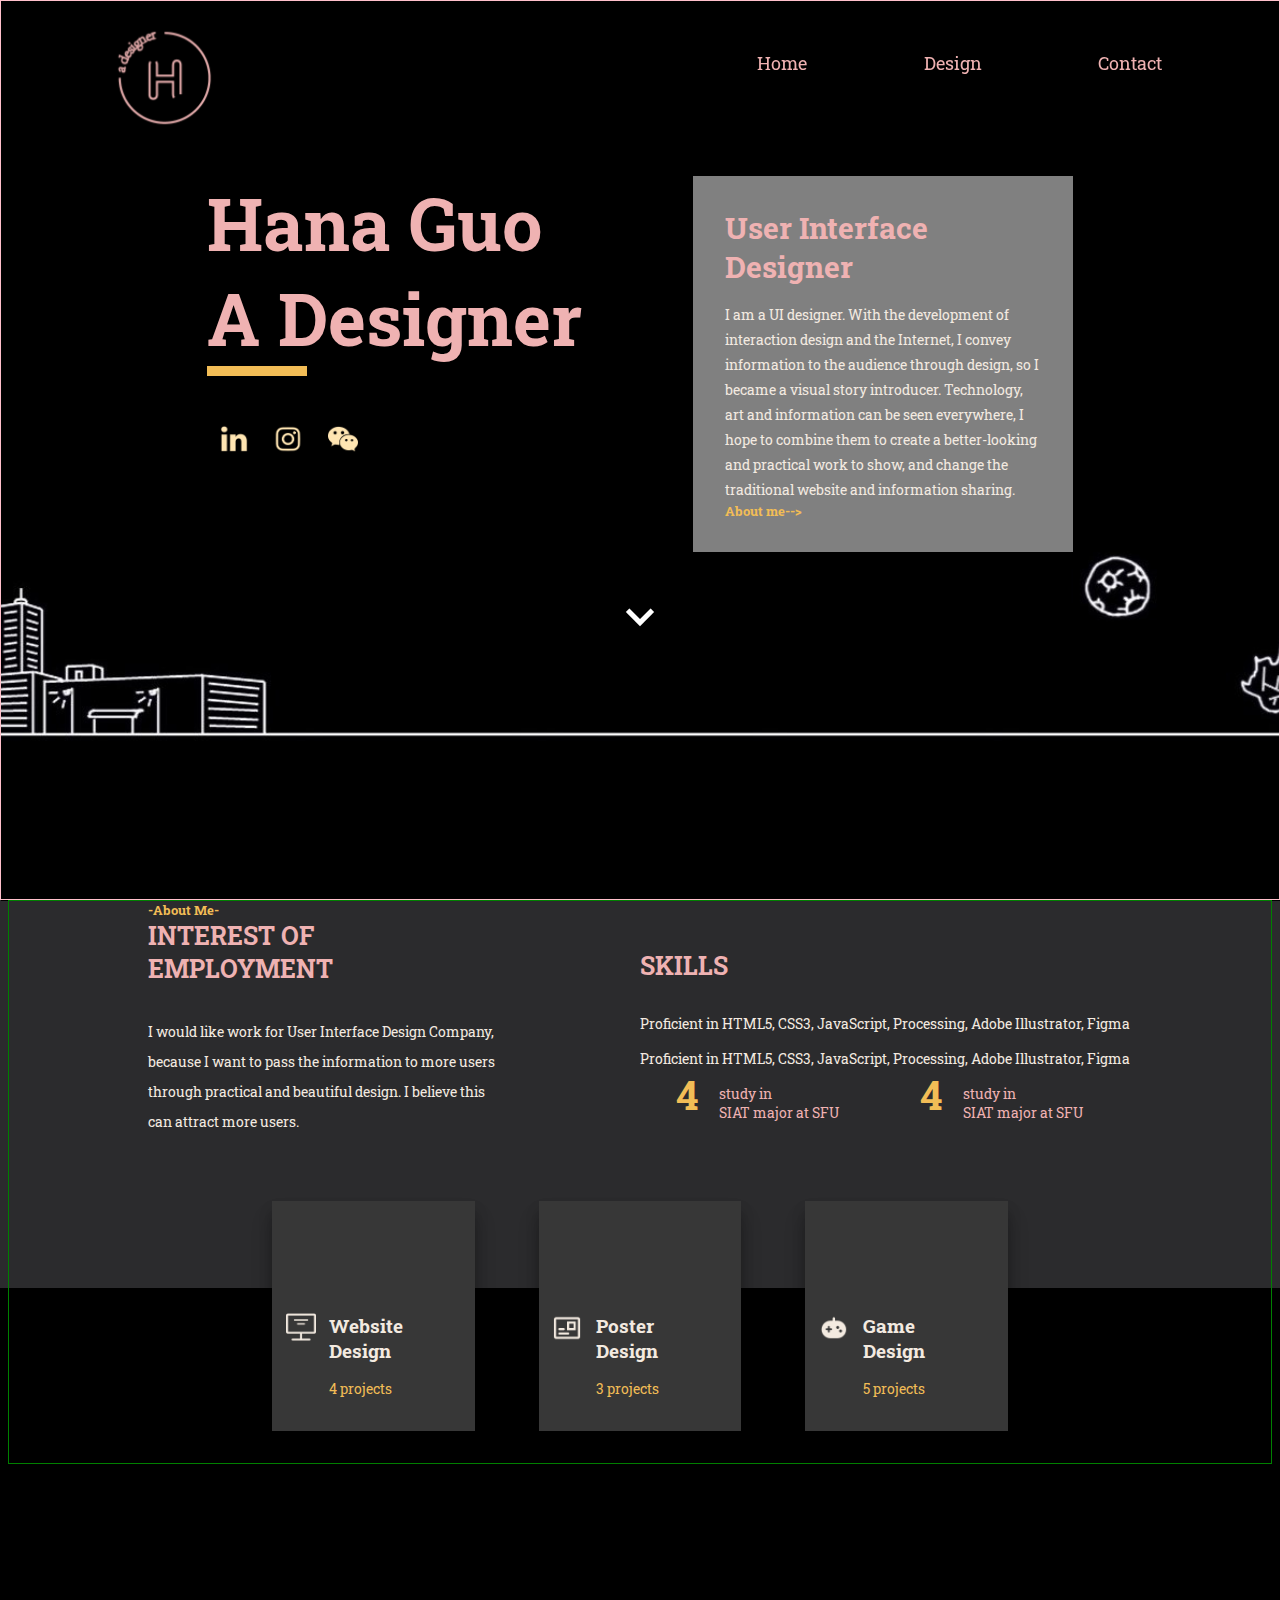
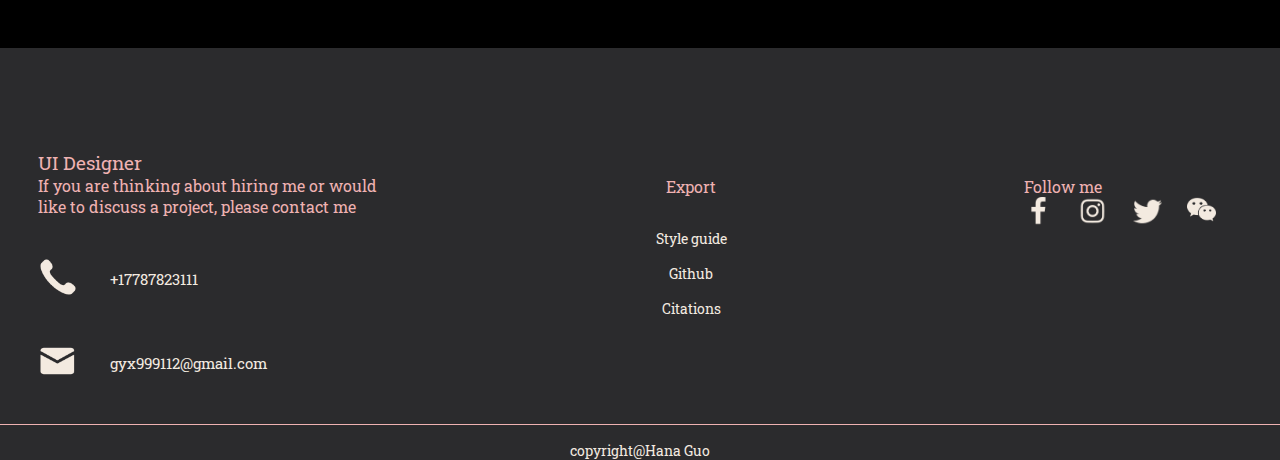
==== index.html @ 3924e62a "Modify some code" ====
<!DOCTYPE html>
<html lang="en">

  <head>

    <meta charset="utf-8">
    <meta name="viewport" content="width=device-width, initial-scale=1, maximum-scale=1">

    <title>H.T CAKE</title>

    <link href="css/main.css" rel="stylesheet">
    <link href="css/index.css" rel="stylesheet">

    <link rel="preconnect" href="https://fonts.gstatic.com">
    <link href="https://fonts.googleapis.com/css2?family=Roboto+Slab&display=swap" rel="stylesheet">

    <link rel="preconnect" href="https://fonts.gstatic.com">
    <link href="https://fonts.googleapis.com/css2?family=Bree+Serif&family=Roboto+Slab&display=swap" rel="stylesheet">

    <!-- Animation -->
    <link rel="stylesheet" href="https://cdnjs.cloudflare.com/ajax/libs/animate.css/4.1.1/animate.min.css"/>


  </head>

  <body>

      <section class="head">
          <div class="header-background picture">
            <!-- <img src = "img/header.jpg" alt = "header-background"/> -->
          </div>
          <div class="header">
            <div class="header-logo">
              <a href="index.html"><img src = "img/logo.png" alt = "logo"/></a>
            </div>

            <div class="navigation">
              <nav>
                <div class="icon-display">
                  <div class="nav-logo">
                    <a href="index.html"><img src = "img/logo.png" alt = "logo"/></a>
                  </div>
                  <div class="phone-menu-icon"><label for="menu"><img src = "img/meun.png" alt = "shopping cart"/></label></div>
                </div>
                <input type="checkbox" id="menu">
                <ul>
                  <li><a href="index.html">Home</a></li>
                  <li><a href="design.html">Design</a></li>
                  <li><a href="contact.html">Contact</a></li>
                </ul>
              </nav>
            </div>
          </div>

          <div class="header-info">
            <div class="header-info-name">
              <h1>Hana Guo</h1>
              <div class="a-designer">
                <h1>A Designer</h1>
              </div>
              <div class="line">
              </div>

              <div class="header-info-icon">
                <div class="header-info-icon-all">
                  <img src = "img/linkedin.png" alt = "this is a linkedin picture"/>
                </div>

                <div class="header-info-icon-all">
                  <img src = "img/ins.png" alt = "this is a linkedin picture"/>
                </div>

                <div class="header-info-icon-all">
                  <img src = "img/wechat.png" alt = "this is a linkedin picture"/>
                </div>
              </div>
            </div>

            <div class="header-info-text">
              <div class="header-info-text-all">
              <h3>User Interface Designer</h3>
              <p>I am a UI designer. With the development of interaction design and the Internet,
                I convey information to the audience through design, so I became a visual story introducer. Technology,
                art and information can be seen everywhere, I hope to combine them to create a better-looking and practical
                work to show, and change the traditional website and information sharing.</p>
              <h5>About me--></h5>
            </div>
          </div>
        </div>

        <div id="arrow"> </div>
      </section>

        <section class="intro">
          <!-- <h5> -About Me-</h5> -->
          <div class="intro-part">
            <div class="intro-left">
              <div class="intro-left-text">
                  <h5> -About Me-</h5>
                <h3>INTEREST OF EMPLOYMENT</h3>
                <p>I would like work for User Interface Design Company, because I want to pass the information to more users
                  through practical and beautiful design. I believe this can attract more users.</p>
              </div>
            </div>

            <div class="intro-right">
              <div class="intro-right-text">
              <h3>SKILLS</h3>
              <div class="intro-right-text-p">
                <p>Proficient in HTML5, CSS3, JavaScript, Processing, Adobe Illustrator, Figma</p>
                <p>Proficient in HTML5, CSS3, JavaScript, Processing, Adobe Illustrator, Figma</p>
              </div>
                <div class="intro-right-num">
                  <div class="intro-text-left">
                    <div class="intro-num-left">
                      <h1>4</h1>
                    </div>
                    <div class="intro-num-right">
                      <p>study in</p>
                      <div class="SIAT">
                        <p>SIAT major at SFU</p>
                      </div>
                    </div>
                  </div>

                  <div class="intro-text-left">
                    <div class="intro-num-left">
                      <h1>4</h1>
                    </div>
                    <div class="intro-num-right">
                      <p>study in</p>
                      <div class="SIAT">
                        <p>SIAT major at SFU</p>
                      </div>
                    </div>
                  </div>
              </div>
            </div>
          </div>
        </div>

        <div class="design">
          <div class="design-item">
            <div class="website">
              <div class="website-icon">
                <img src = "img/website.png" alt = "this is a linkedin picture"/>
              </div>
              <div class="website-font">
                <h3>Website</h3>
                <div class="design-h3">
                  <h3>Design</h3>
                  <p>4 projects</p>
                </div>
              </div>
            </div>

            <div class="poster">
              <div class="poster-icon">
                <img src = "img/poster.png" alt = "this is a linkedin picture"/>
              </div>
              <div class="poster-font">
                <h3>Poster</h3>
                <div class="design-h3">
                  <h3>Design</h3>
                  <p>3 projects</p>
                </div>
              </div>
            </div>

            <div class="game">
              <div class="game-icon">
                <img src = "img/game.png" alt = "this is a linkedin picture"/>
              </div>
              <div class="game-font">
                <h3>Game</h3>
                <div class="design-h3">
                  <h3>Design</h3>
                  <p>5 projects</p>
                </div>

              </div>
            </div>
          </div>

        </div>
      </section>

      <section="black">
        <div class="black-rect">

        </div>
      </section>

      <section class="footer">

        <div class="footer-center">
          <h3>UI Designer</h3>
          <h4>If you are thinking about hiring me or would like to discuss a project, please contact me</h4>

          <div class="footer-left-bottom-content">
            <div class="footer-left-bottom-icon">
              <img src = "img/phone.png" alt = "phone icon"/>
            </div>
            <div class="footer-left-bottom-text">
              <p>+17787823111</p>
            </div>
          </div>

          <div class="footer-left-bottom-content">
            <div class="footer-left-bottom-icon">
              <img src = "img/email.png" alt = "email icon"/>
            </div>
            <div class="footer-left-bottom-text">
              <p>gyx999112@gmail.com</p>
            </div>
          </div>
        </div>

        <div class="footer-right">
            <h4>Export</h4>
            <div class="export-content">
              <a href="styleguide.html"><p>Style guide</p></a>
              <a href="https://github.com/StramonyH/IAT339_P03_Portfolio"><p>Github</p></a>
              <a href="citation.html"><p>Citations</p></a>
            </div>
        </div>

        <div class="footer-left">
          <h4>Follow me</h4>
          <div class="footer-left-top">
            <div class="footer-left-top-icon">
              <img src = "img/facebook.png" alt = "facebook icon"/>
            </div>

            <div class="footer-left-top-icon">
              <img src = "img/ins2.png" alt = "ins icon"/>
            </div>

            <div class="footer-left-top-icon">
              <img src = "img/twitter.png" alt = "twitter icon"/>
            </div>

            <div class="footer-left-top-icon">
              <img src = "img/wechat2.png" alt = "youtube icon"/>
            </div>
          </div>

        </div>

        <div class="copyright">
          <p>copyright@Hana Guo</p>
        </div>

    </section>

    <!-- <script src="script/index.js"></script> -->
    </body>
  </html>
---- css/main.css ----
* {
  box-sizing: border-box;
  margin: 0;
  padding: 0;
  /* border: 1px solid pink; */
}

body {
  font-family: 'Bree Serif', serif;
  font-family: 'Roboto Slab', serif;
  margin: 0px;
  padding: 0px;
  background-color: #2B2B2D;
}

/*Add space between section elements*/
section{
  /* margin-bottom: 5rem; */
}

h1{
  text-align: center;
  /* color: #F2BD56; */
  color:#EFB2B2;
}

h2 {
  color: #EFB2B2;
  font-family: 'Bree Serif', serif;
  font-family: 'Roboto Slab', serif;
  font-weight: bolder;
  text-shadow: #F2BD56 1px 0 10px;
}

h3 {
  color: #EFB2B2;
  font-family: 'Bree Serif', serif;
  font-family: 'Roboto Slab', serif;
}

h4 {
  color: #EFB2B2;
  font-family: 'Bree Serif', serif;
  font-family: 'Roboto Slab', serif;
}

h5{
  color: #F2BD56;
}

p {
  color: #F3EAE0;
  font-family: 'Bree Serif', serif;
  font-family: 'Roboto Slab', serif;
  margin-top: 1rem;
  font-size: 14px;
}

nav a:hover, nav a:focus {
  text-decoration: none;
}

a{
  text-decoration: none;
}
/*header*/
/* #head{
  background-image: url("../img/header.jpg");
  background-repeat: no-repeat;
  background-position: center 0;
  background-size: cover;
  min-height: 100vh;
  margin-left: 0;
  margin-right: 0;
} */
/* .header-background{
  z-index:-1000;
  position: absolute;
  overflow: hidden;
  width: 100%;
  background-repeat: no-repeat;
  background-position: center 0;
  background-size: cover;
  max-height: 100vh;
}

.header-background img{
  max-width: 100%;
} */


.header{
  display: flex;
  align-items: center;
  justify-content: space-between;

}

.header-logo{
  z-index: 1000;
  width:25%;
  text-align: center;
}

.header-logo img{
  width:100px;
  margin-top: 1.5rem;
}


.navigation{
  width:50%;
	margin:0.5rem 0;
	position:sticky;
	top:1rem;
}

.header-info{
  display: flex;
  justify-content: space-evenly;
  flex-wrap: wrap;
  z-index: 1000;
}

.phone-menu-icon img{
  /* font-size: 30px; */
  width:80px;
  display: none;
}

.nav-logo{
  display: none;
}

.nav-logo img{
  width:80px;
}

.phone-menu-icon img:hover{
  cursor: pointer;
}


.navigation ul{
  margin: 0;
  padding: 0;
  /* border: 1px solid pink; */
  display:flex;
	justify-content: space-evenly;
	list-style-type:none;
}

.navigation li{
  /* border: 1px solid green; */
  /* align-content: center; */
}

.navigation ul a{
  display: block;
  color: #EFB2B2;
  text-align: center;
  text-decoration: none;
  font-size: 18px;
  border-bottom: 3px solid transparent;
}

.navigation ul a:hover{
  color: #F3EAE0;
  border-bottom: #EDD5D2 solid 3px;
  transition: .5s ease;
}

.navigation #menu{
	display:none;

}


/* footer */
.footer{
  /* background-color: #97746D; */
  display: flex;
  flex-wrap: wrap;
  justify-content: space-between;
  margin-top: 4rem;
}


.footer-left{
  width:25%;
  padding: 5%;
}

.footer-left-top{
  display: flex;
  flex-wrap: wrap;
  justify-content: space-between;
}

.footer-left-top-icon{
  width:15%;
  justify-content: center;
  align-items: center;
}

.footer-left-top-icon img{
  width: 100%;
}

.footer-left-bottom{
  margin-top: 2rem;
}

.footer-left-bottom-content{
  display: flex;
  flex-wrap: wrap;
  margin-top: 2.5rem;
  justify-content: center;
  align-items: center;
}

.footer-left-bottom-icon{
  width:40px;
  justify-content: center;
  align-items: center;
}

.footer-left-bottom-icon img{
  width:100%;
}

.footer-left-bottom-text{
  width:70%;
  text-align: left;
  margin: auto;
}

.footer-left-bottom-text p{
  color:#F3EAE0;
  font-size: 10px;
  margin: auto;
}

.footer-center{
  text-align: left;
  width:33%;
  padding: 3%;
}

.footer-center h3, h4{
  color: #EFB2B2;
  font-weight: normal;
}


.footer-center p{
  color:#F3EAE0;
  font-size: 15px;
  font-weight: normal;
}

.support-content{
  text-align: center;
  padding-top: 1rem;
}

.support-content p{
    color:black;
    font-size: 14px;
    font-weight: normal;
}

.footer-right{
  text-align: center;
  width:33%;
  padding: 5%;
}

.footer-right p{
  color:#F3EAE0;
  font-size: 18px;
  font-weight: normal;
}

.export-content{
  text-align: center;
  padding-top: 1rem;
}

.export-content p{
  color:#F3EAE0;
  font-size: 14px;
  font-weight: normal;
}

.copyright{
  width: 100%;
  border-top-width: 0.1rem;
  border-top-style: solid;
  border-top-color: #EFB2B2;
}

.copyright p{
  text-align: center;
  color: #F3EAE0;
}

/* meun */
@media only screen and (max-width:750px){
  .header{
      display: block;
    }

    .navigation{
      margin: auto;
      padding-top: 2rem;
      width: 100%;
    }

    .navigation ul{
      flex-direction: column;
      background-color: #2B2B2D;
      margin-top: 2rem;
    }

    .navigation ul li{
      padding:1rem;
        vertical-align: middle;
    }

    .navigation ul li:hover{
      background-color:black;
    }

    .navigation ul a:hover{
      border-bottom:0px solid white;
    }


    .header-logo{
      display: none;
    }

    .nav-logo{
      display: block;
    }

    .navigation nav ul{
      display:none;
    }

    .phone-menu-icon{
      margin: 0;

    }

    .phone-menu-icon img{
      display:block;

    }

    .navigation #menu:checked + ul{
      display:block;
    }


    .icon-display{
      display: flex;
      justify-content: space-between;
    }
}

@media only screen and (max-width:628px){
  .footer-left-top-icon{
    width:15%;
  }

  .footer-left-bottom-text{
    margin-top: 1rem;
  }
}
  @media only screen and (max-width:560px){

    .footer{
      display: flex;
      flex-wrap: wrap;
      justify-content: space-around;
      margin-top: 15rem;
    }

    .footer-left{
      width: 100%;
    }
    .footer-left-top-icon{
      width:10%;
    }

    .footer-left-bottom{
      margin-top: 4rem;
    }

    .footer-left-bottom-text{
      margin-top: 1rem;
      margin: auto;
    }

    .footer-left-bottom-content{
      width:  80%;
      margin: auto;
      margin-top: 2rem;
    }

    .footer-left-bottom-icon{
      margin: auto;
    }

    .footer-center{
      width: 40%;
    }

    .footer-right{
      width: 40%;
    }
}

@media only screen and (max-width:376px){
  .footer-center{
    width: 90%;
  }

  .footer-right{
    width: 90%;
  }

  .footer-left{
    width: 90%;
  }
}

@media only screen and (max-width:400px){
  .phone-menu-icon img{
    width:60px;
  }

  .nav-logo img{
    width:50px;
  }
}

.message{
  display: none;
  background: rgba(0, 0, 0, .7);
  position: fixed;
  z-index:1000;
  top: 0;
  left: 0;
  width: 100%;
  height: 100%;
  text-align: center;
  line-height: 2.5em;
 }

.message div{
  margin-top: 15px
}

.message-info{
  background: #FFEFEE;
  position: absolute;
  margin: auto;
  right: 0;
  bottom: 150px;
  left: 0;
  width: 280px;
  border-radius: 5px;
}

.check img{
  width:50px;
  height: auto;
}

.message-info-detail{
  bottom: 35%;
  width: 94%;
  max-width:360px;
}
---- css/index.css ----
* {
  box-sizing: border-box;
  margin: 0;
  padding: 0;
  /* border: 1px solid pink; */
}

.head{
  border: 1px solid pink;
  min-height: 100vh;
}

.header-background{
  background-repeat: no-repeat;
  background-position: center 0;
  background-size: cover;
  height: 100%;
}

.picture{
  position: absolute;
  background-image: url("../img/header.jpg");
  z-index: -1;
  width: 100vw;
  min-height: 100vh;
}

.header-info{
  margin-top: 3rem;
  margin-left: 10%;
  margin-right: 10%;
}

.header-info h1{
  text-align: left;
  font-size: 72px;
}

/* .a-designer h1{
  margin-top: -3.5rem;
} */

.header-info-name{
  width:40%
}

.header-info-text{
  /* margin-top: 2rem; */
  background-color: rgba(255, 255, 255, 0.5);
  width: 380px;
}

.header-info-text-all{
  margin: 2rem;
}

.header-info-text h3{
  font-size: 30px;
}

.header-info-text p{
  line-height: 25px;
}

.line{
  background-color: #F2BD56;
  width: 100px;
  height: 10px;
}

.header-info-icon{
  margin-top: 3rem;
  display: flex;
  align-items: center;
  justify-content: space-between;
  width: 40%;
}

.header-info-icon-all{
  display: flex;
  justify-content: center;
  width:100%;
}


.header-info-icon-all img{
  width:30px;
  text-align: center;
}

.header-info-text h5:hover{
  color: #C08B81;
  transition: .5s ease;
}

.header-info-text h5:focus{
  color: #865E5E;
}

/* about me */
.intro{
  border: 1px solid green;
  margin-top: 14rem;
}

.intro-part{
  display: flex;
  align-items: center;
  justify-content: space-evenly;
}

.intro-left{
  width:50%;
}

.intro-right{
  margin-top: 2rem;
  width:50%;
}

.intro-left-text{
  margin-left: 22%;
  margin-right: 22%;
}

.intro-left-text h3, .intro-right-text h3{
  font-size: 25px;
}

.intro-left-text p{
  margin-top: 2rem;
  line-height: 30px;
}

.intro-right-text{
  margin-right: 20%;
}

.intro-right-num{
  display: flex;
  align-items: center;
  justify-content: space-evenly;
  width: 100%;
}

.intro-text-left{
  display: flex;
  align-items: center;
  justify-content: space-evenly;
  width: 45%;
}

.intro-num-left{
  width: 22%;
}

.intro-num-right{
  width: 70%;
}

.intro-num-right p{
  color: #EFB2B2;
}

.intro-num-left h1{
  text-align: center;
  font-size: 40px;
  color: #F2BD56;
}

.intro-right-text-p{
  margin-top: 2rem;
}

.intro-right-text-p p{
  text-align: left;
  /* font-size: 10px; */
  /* color:#865E5E; */
  /* font-weight: bolder; */
}


.SIAT {
  margin-top: -1rem;
}

.design{
  margin-top: 2rem;
  width: 100%;
}

.design-item{
  display: flex;
  justify-content:center;
  text-align:center;
  max-width: 800px;
  margin: auto;
  /* align-items: center; */
}
.website, .poster, .game{
  background-color: #373737;
  width: 230px;
  margin: 2rem;
  display: flex;
  justify-content:space-evenly;
  height: 230px;
  box-shadow: 0 10px 12px 0 rgba(0,0,0,0.24),0 17px 20px 0 rgba(0,0,0,0.19);
}

.website-icon, .poster-icon, .game-icon{
  margin-top: 6rem;
}

.website-icon img, .poster-icon img, .game-icon img{
  margin-top: 1rem;
  width: 30px;
}

.website-font, .poster-font, .game-font{
  margin-top: 7rem;
  width: 65%;
}

.website-font h3, .poster-font h3, .game-font h3{
  text-align: left;
  color: #F3EAE0;
}

.website:hover, .poster:hover, .game:hover{
    background-color: #C08B81;
    transition: 0.5s;
}

.design-h3 h3{
  color:#F3EAE0;
}

.design-h3 p{
  text-align: left;
  color: #F2BD56;
}

.black{
  margin-top: -10rem;
  height: 100vh;
}

.black-rect{
  margin-top: -11rem;
  width: 100%;
  height: 40vh;
  background-color: black;
}

/* Animation*/
.intro{
  display: inline-block;
  margin: 0 0.5rem;

  animation: fadeInUp; /* referring directly to the animation's @keyframe declaration */
  animation-duration: 2s; /* don't forget to set a duration! */
}

@keyframes fadeInUp {
    from {
        transform: translate3d(0, 40px, 0);
    }

    to {
        transform: translate3d(0, 0, 0);
        opacity: 1;
    }
}

/* Animation scoll down */
#arrow {
  position: relative;
  top: 50px;
  margin: auto;
  border: 5px solid #FFF;
  border-right: none;
  border-top: none;

  /* Create the arrow by rotating the     two borders */
  width: 20px;
	height: 20px;
  -webkit-transform: rotate(-45deg);
  -webkit-transform-origin: 50% 50%;

   -webkit-animation: down 3s infinite;
  -moz-animation:    down 3s infinite;
  -o-animation:      down 3s infinite;
  animation:         down 3s infinite;
}

@-webkit-keyframes down {
  0% { height: 20px; width: 20px; }
  50%   { height: 30px; width: 30px; }
  100% { height: 20px; width: 20px; }
}
@-moz-keyframes down {
  0% { height: 20px; width: 20px; }
  50%   { height: 30px; width: 30px; }
  100% { height: 20px; width: 20px; }
}
@-o-keyframes down {
  0% { height: 20px; width: 20px; }
  50%   { height: 30px; width: 30px; }
  100% { height: 20px; width: 20px; }
}
@keyframes down {
  0% { height: 20px; width: 20px; }
  50%   { height: 30px; width: 30px; }
  100% { height: 20px; width: 20px; }
}
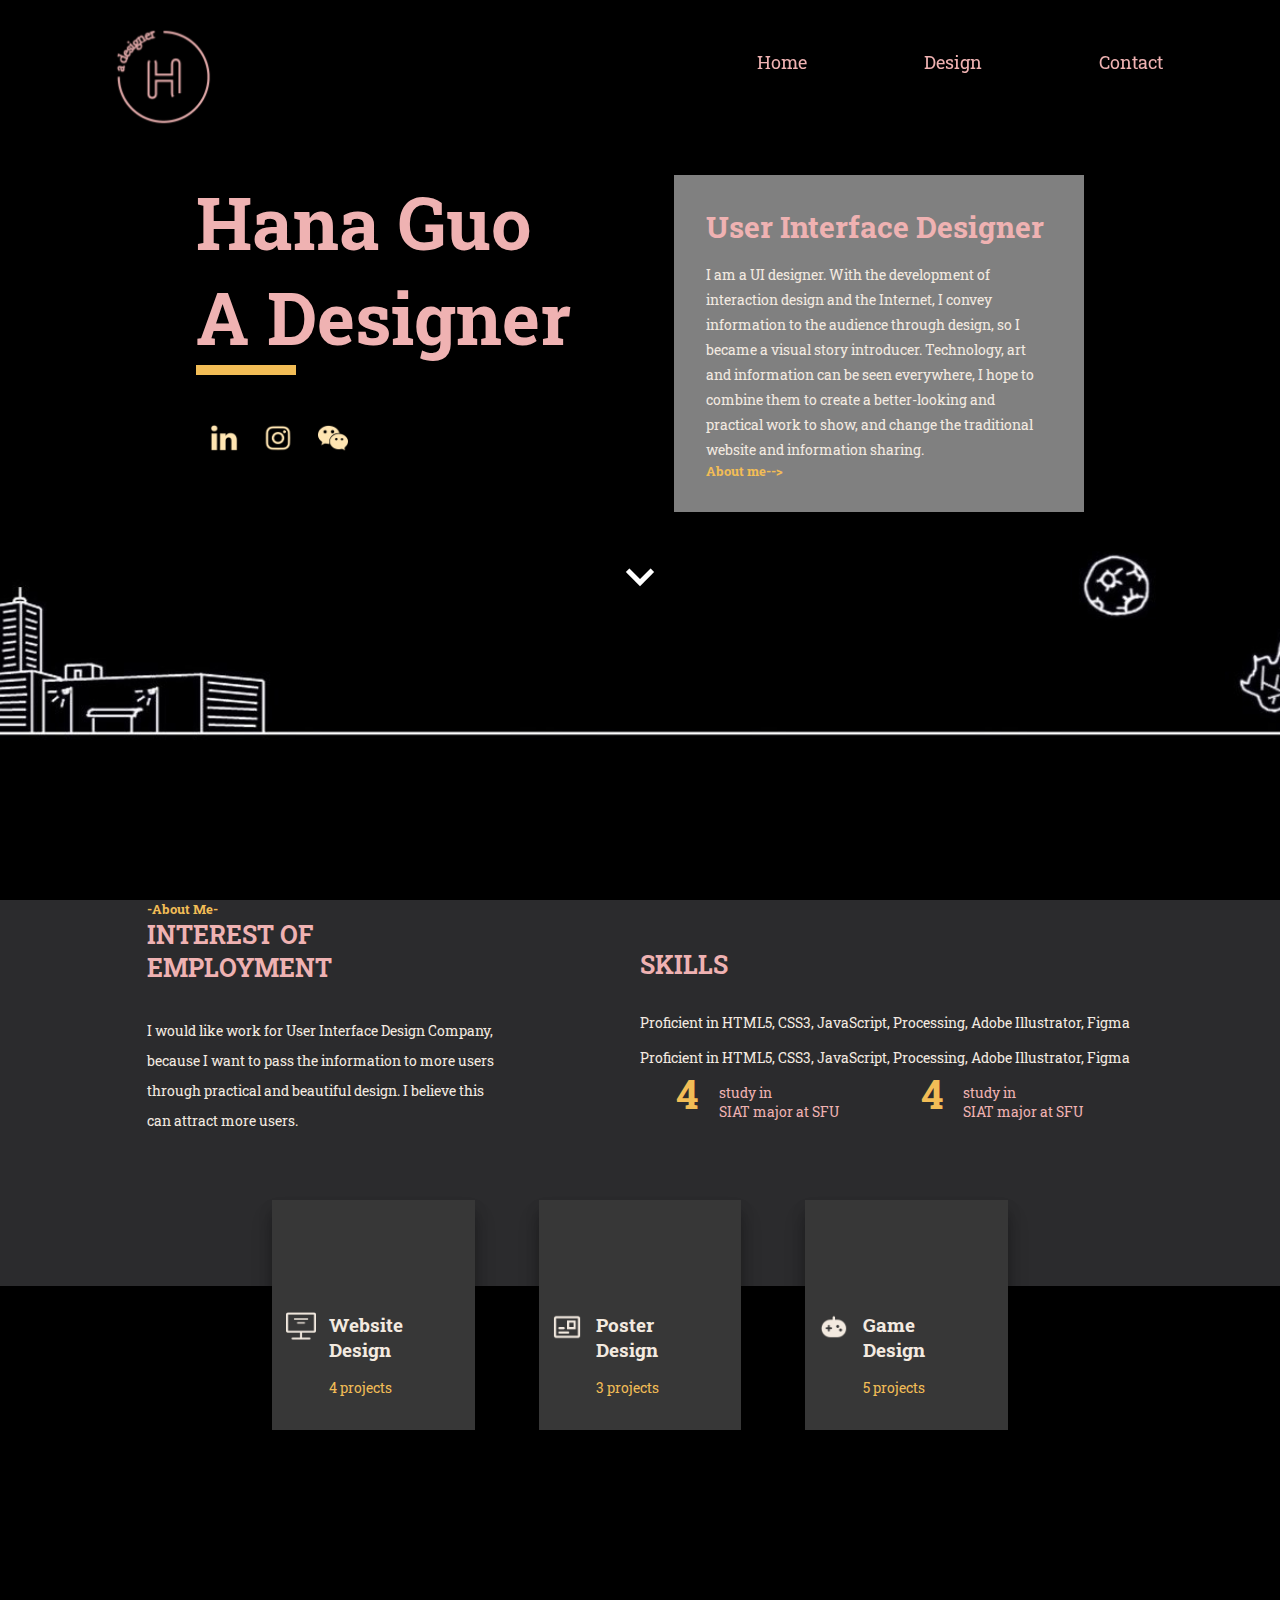
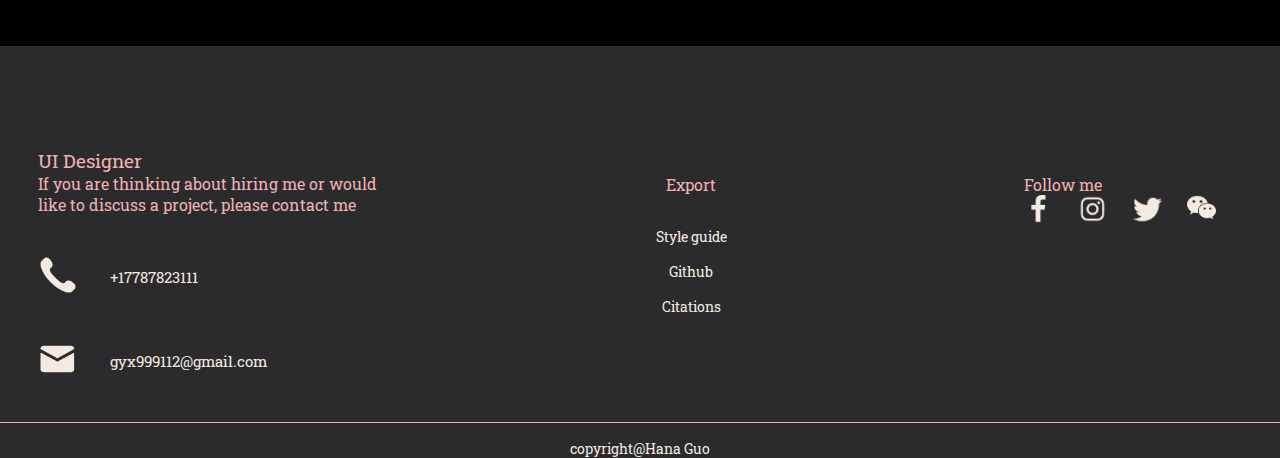
==== commit 35d49f76: "Edit index css and html" ====
--- a/index.html
+++ b/index.html
@@ -19,6 +19,9 @@
 
     <!-- Animation -->
     <link rel="stylesheet" href="https://cdnjs.cloudflare.com/ajax/libs/animate.css/4.1.1/animate.min.css"/>
+		<link rel="stylesheet" href="https://unpkg.com/aos@2.3.1/dist/aos.css" />
+		<!-- <link rel="stylesheet" href="http://localhost:3002/dist/aos.css" /> -->
+
 
 
   </head>
@@ -254,5 +257,27 @@
     </section>
 
     <!-- <script src="script/index.js"></script> -->
+    <script src="https://code.jquery.com/jquery-1.11.3.min.js"></script>
+    <!-- <script src="//cdnjs.cloudflare.com/ajax/libs/highlight.js/8.6/highlight.min.js"></script> -->
+
+    <script src="https://unpkg.com/aos@2.3.1/dist/aos.js"></script>
+    <!-- <script src="http://localhost:3002/dist/aos.js"></script> -->
+
+    <script>
+      AOS.init({
+        easing: 'ease-out-back',
+        duration: 1000
+      });
+    </script>
+
+    <!-- <script>
+      hljs.initHighlightingOnLoad();
+
+      $('.hero__scroll').on('click', function(e) {
+        $('html, body').animate({
+          scrollTop: $(window).height()
+        }, 1200);
+      });
+    </script> -->
     </body>
   </html>
--- a/css/index.css
+++ b/css/index.css
@@ -6,7 +6,7 @@
 }
 
 .head{
-  border: 1px solid pink;
+  /* border: 1px solid pink; */
   min-height: 100vh;
 }
 
@@ -47,7 +47,7 @@
 .header-info-text{
   /* margin-top: 2rem; */
   background-color: rgba(255, 255, 255, 0.5);
-  width: 380px;
+  width: 40%;
 }
 
 .header-info-text-all{
@@ -99,7 +99,7 @@
 
 /* about me */
 .intro{
-  border: 1px solid green;
+  /* border: 1px solid green; */
   margin-top: 14rem;
 }
 
@@ -252,6 +252,150 @@
   background-color: black;
 }
 
+/* mobile */
+@media only screen and (max-width:1200px){
+  .header-info{
+    margin-top: 3rem;
+    margin-left: 5%;
+    margin-right: 5%;
+  }
+
+  .header-info h1{
+    text-align: left;
+    font-size: 60px;
+  }
+
+  .header-info-text h3{
+    font-size: 25px;
+  }
+
+  .line{
+    width: 80px;
+    height: 8px;
+  }
+
+}
+
+@media only screen and (max-width:1000px){
+  .header-info{
+    margin-top: 3rem;
+    margin-left: 5%;
+    margin-right: 5%;
+  }
+
+  .header-info h1{
+    text-align: left;
+    font-size: 45px;
+  }
+
+  .header-info-text h3{
+    font-size: 20px;
+  }
+
+  .header-info-text{
+    /* margin-top: 2rem; */
+    background-color: rgba(255, 255, 255, 0.5);
+    width: 48%;
+  }
+}
+
+@media only screen and (max-width:850px){
+  .header-info{
+    margin-top: 3rem;
+    margin-left: 5%;
+    margin-right: 5%;
+    display: flex;
+    justify-content: space-evenly;
+    flex-wrap: wrap;
+  }
+
+  .header-intro-name{
+    width:100%;
+  }
+
+  .header-intro-text{
+    width:100%;
+  }
+
+  .header-info h1{
+    text-align: left;
+    font-size: 50px;
+  }
+
+  .header-info-text h3{
+    font-size: 20px;
+  }
+
+
+}
+
+@media only screen and (max-width:1000px){
+  .intro-left-text h3, .intro-right-text h3{
+    font-size: 20px;
+  }
+}
+
+@media only screen and (max-width:850px){
+  .intro-part{
+    display: flex;
+    justify-content: space-evenly;
+    flex-wrap: wrap;
+  }
+
+  .intro-left{
+    width: 80%;
+  }
+
+  .intro-right{
+    width: 80%;
+  }
+
+  .intro-left-text{
+    margin-left: 10%;
+    margin-right: 10%;
+  }
+
+  .intro-right-text{
+    margin-left: 10%;
+    margin-right: 10%;
+  }
+
+  .website, .poster, .game{
+    width: 150px;
+    height: 150px;
+  }
+
+  .website-icon, .poster-icon, .game-icon{
+    margin-top: 3.5rem;
+  }
+
+  .website-font, .poster-font, .game-font{
+    margin-top: 4.5rem;
+    width: 65%;
+  }
+
+  .website-font h3, .poster-font h3, .game-font h3{
+    font-size: 16px;
+  }
+
+  .design-h3 h3{
+    font-size: 16px;
+  }
+}
+
+@media only screen and (max-width:680px){
+  .design-item{
+    display: flex;
+    justify-content: space-evenly;
+    flex-wrap: wrap;
+  }
+
+  .website, .poster, .game{
+    width: 200px;
+    height: 200px;
+  }
+
+}
 /* Animation*/
 .intro{
   display: inline-block;
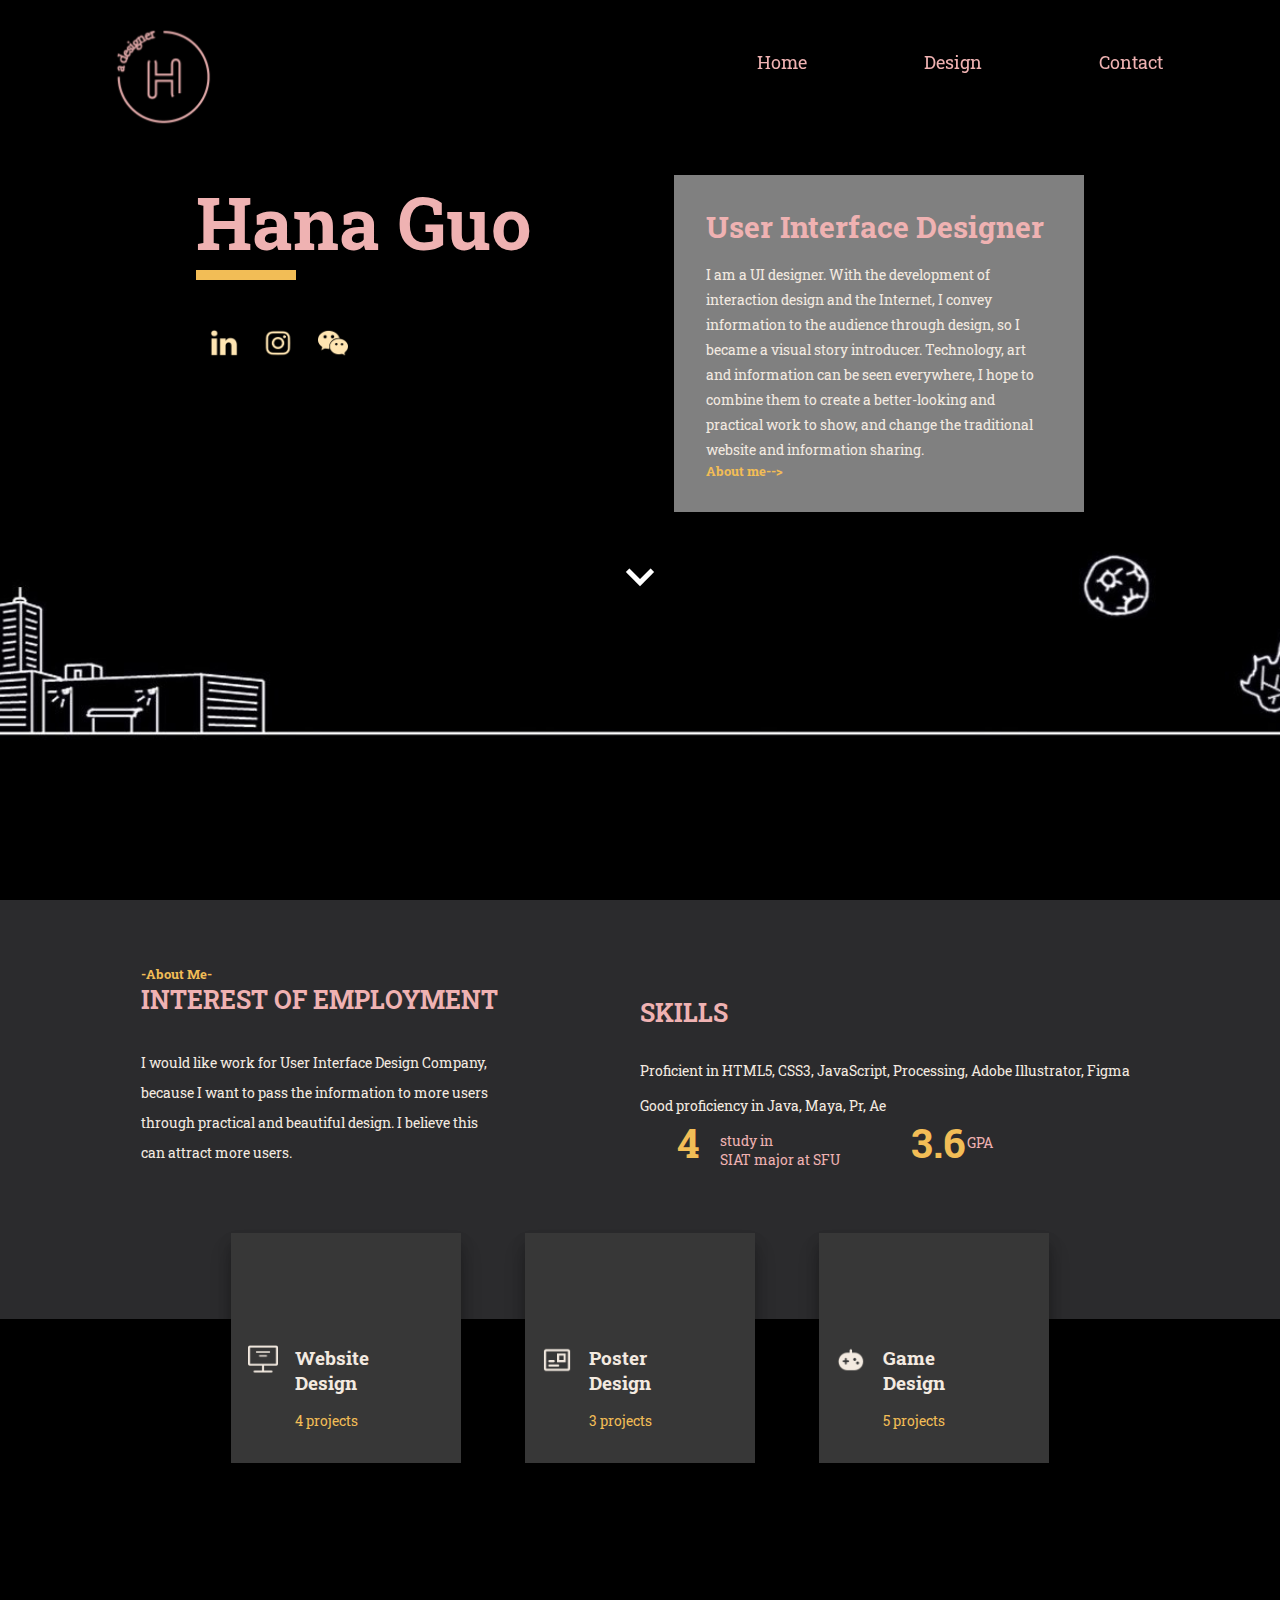
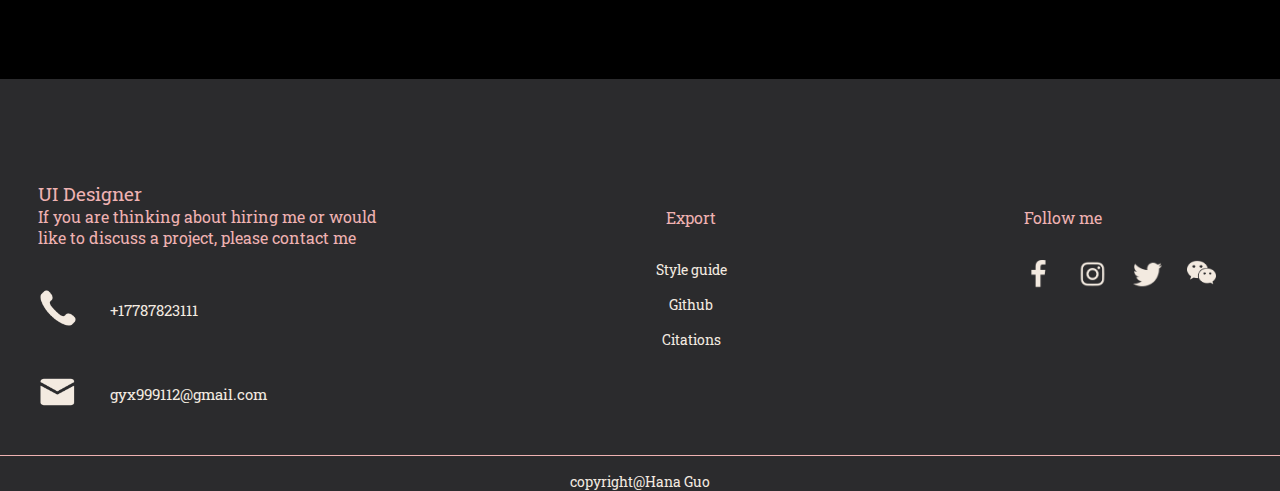
==== commit a6e517d0: "Modify some code error" ====
--- a/index.html
+++ b/index.html
@@ -58,9 +58,9 @@
           <div class="header-info">
             <div class="header-info-name">
               <h1>Hana Guo</h1>
-              <div class="a-designer">
+              <!-- <div class="a-designer">
                 <h1>A Designer</h1>
-              </div>
+              </div> -->
               <div class="line">
               </div>
 
@@ -86,7 +86,22 @@
                 I convey information to the audience through design, so I became a visual story introducer. Technology,
                 art and information can be seen everywhere, I hope to combine them to create a better-looking and practical
                 work to show, and change the traditional website and information sharing.</p>
-              <h5>About me--></h5>
+              <div class="about-me"><h5><a href="#intro">About me--></a></h5></div>
+              <div class="header-icon2">
+              <div class="header-info-icon2">
+                <div class="header-info-icon-all">
+                  <img src = "img/linkedin.png" alt = "this is a linkedin picture"/>
+                </div>
+
+                <div class="header-info-icon-all">
+                  <img src = "img/ins.png" alt = "this is a linkedin picture"/>
+                </div>
+
+                <div class="header-info-icon-all">
+                  <img src = "img/wechat.png" alt = "this is a linkedin picture"/>
+                </div>
+              </div>
+            </div>
             </div>
           </div>
         </div>
@@ -94,7 +109,7 @@
         <div id="arrow"> </div>
       </section>
 
-        <section class="intro">
+        <section id="intro">
           <!-- <h5> -About Me-</h5> -->
           <div class="intro-part">
             <div class="intro-left">
@@ -111,7 +126,7 @@
               <h3>SKILLS</h3>
               <div class="intro-right-text-p">
                 <p>Proficient in HTML5, CSS3, JavaScript, Processing, Adobe Illustrator, Figma</p>
-                <p>Proficient in HTML5, CSS3, JavaScript, Processing, Adobe Illustrator, Figma</p>
+                <p>Good proficiency in Java, Maya, Pr, Ae</p>
               </div>
                 <div class="intro-right-num">
                   <div class="intro-text-left">
@@ -128,12 +143,12 @@
 
                   <div class="intro-text-left">
                     <div class="intro-num-left">
-                      <h1>4</h1>
+                      <h1>3.6</h1>
                     </div>
                     <div class="intro-num-right">
-                      <p>study in</p>
+                      <p></p>
                       <div class="SIAT">
-                        <p>SIAT major at SFU</p>
+                        <p>GPA</p>
                       </div>
                     </div>
                   </div>
@@ -144,7 +159,7 @@
 
         <div class="design">
           <div class="design-item">
-            <div class="website">
+            <a href="design.html#web-part"><div class="website">
               <div class="website-icon">
                 <img src = "img/website.png" alt = "this is a linkedin picture"/>
               </div>
@@ -155,9 +170,9 @@
                   <p>4 projects</p>
                 </div>
               </div>
-            </div>
-
-            <div class="poster">
+            </div></a>
+
+            <a href="design.html#poster-part"><div class="poster">
               <div class="poster-icon">
                 <img src = "img/poster.png" alt = "this is a linkedin picture"/>
               </div>
@@ -168,9 +183,9 @@
                   <p>3 projects</p>
                 </div>
               </div>
-            </div>
-
-            <div class="game">
+            </div></a>
+
+            <a href="#"><div class="game">
               <div class="game-icon">
                 <img src = "img/game.png" alt = "this is a linkedin picture"/>
               </div>
@@ -182,7 +197,7 @@
                 </div>
 
               </div>
-            </div>
+            </div></a>
           </div>
 
         </div>
@@ -224,7 +239,7 @@
             <div class="export-content">
               <a href="styleguide.html"><p>Style guide</p></a>
               <a href="https://github.com/StramonyH/IAT339_P03_Portfolio"><p>Github</p></a>
-              <a href="citation.html"><p>Citations</p></a>
+              <a href="styleguide.html#citations"><p>Citations</p></a>
             </div>
         </div>
 
--- a/css/main.css
+++ b/css/main.css
@@ -192,6 +192,7 @@
 }
 
 .footer-left-top{
+  margin-top: 2rem;
   display: flex;
   flex-wrap: wrap;
   justify-content: space-between;
@@ -309,6 +310,7 @@
 @media only screen and (max-width:750px){
   .header{
       display: block;
+      margin-top: -1rem;
     }
 
     .navigation{
@@ -320,7 +322,7 @@
     .navigation ul{
       flex-direction: column;
       background-color: #2B2B2D;
-      margin-top: 2rem;
+      margin-top: 0.5rem;
     }
 
     .navigation ul li{
@@ -343,6 +345,7 @@
 
     .nav-logo{
       display: block;
+      margin-left: 1rem;
     }
 
     .navigation nav ul{
--- a/css/index.css
+++ b/css/index.css
@@ -21,7 +21,7 @@
   position: absolute;
   background-image: url("../img/header.jpg");
   z-index: -1;
-  width: 100vw;
+  width: 100%;
   min-height: 100vh;
 }
 
@@ -62,6 +62,10 @@
   line-height: 25px;
 }
 
+.about-me a{
+  color: #F2BD56;
+}
+
 .line{
   background-color: #F2BD56;
   width: 100px;
@@ -76,6 +80,18 @@
   width: 40%;
 }
 
+.header-icon2{
+  display: none;
+}
+
+.header-info-icon2{
+  /* display: none; */
+  display: flex;
+  align-items: center;
+  justify-content: space-between;
+  width: 40%
+}
+
 .header-info-icon-all{
   display: flex;
   justify-content: center;
@@ -98,9 +114,9 @@
 }
 
 /* about me */
-.intro{
+#intro{
   /* border: 1px solid green; */
-  margin-top: 14rem;
+  margin-top: 4rem;
 }
 
 .intro-part{
@@ -301,32 +317,71 @@
 
 @media only screen and (max-width:850px){
   .header-info{
-    margin-top: 3rem;
+    margin-top: 0rem;
     margin-left: 5%;
     margin-right: 5%;
-    display: flex;
-    justify-content: space-evenly;
-    flex-wrap: wrap;
+
+  }
+
+  .header-info>div{
+    flex-basis: 90%;
   }
 
   .header-intro-name{
-    width:100%;
+    width:90%;
   }
 
   .header-intro-text{
-    width:100%;
+    width:90%;
   }
 
   .header-info h1{
-    text-align: left;
-    font-size: 50px;
+    text-align: center;
+    font-size: 45px;
+    margin-bottom: 2rem;
   }
 
   .header-info-text h3{
     font-size: 20px;
   }
 
-
+  .line{
+    display: none;
+  }
+
+  .header-info-icon{
+    display: none;
+  }
+
+  .header-info-icon2{
+    margin-top: 1rem;
+    text-align: right;
+  }
+
+  .header-icon2{
+    display: block;
+  }
+
+  #arrow{
+    width: 15px;
+    height: 15px;
+    top: 40px;
+
+  }
+
+
+}
+
+@media only screen and (max-width:400px){
+  .header-info h1{
+    text-align: center;
+    font-size: 35px;
+    margin-bottom: 2rem;
+  }
+
+  .header-info-text h3{
+    font-size: 18px;
+  }
 }
 
 @media only screen and (max-width:1000px){
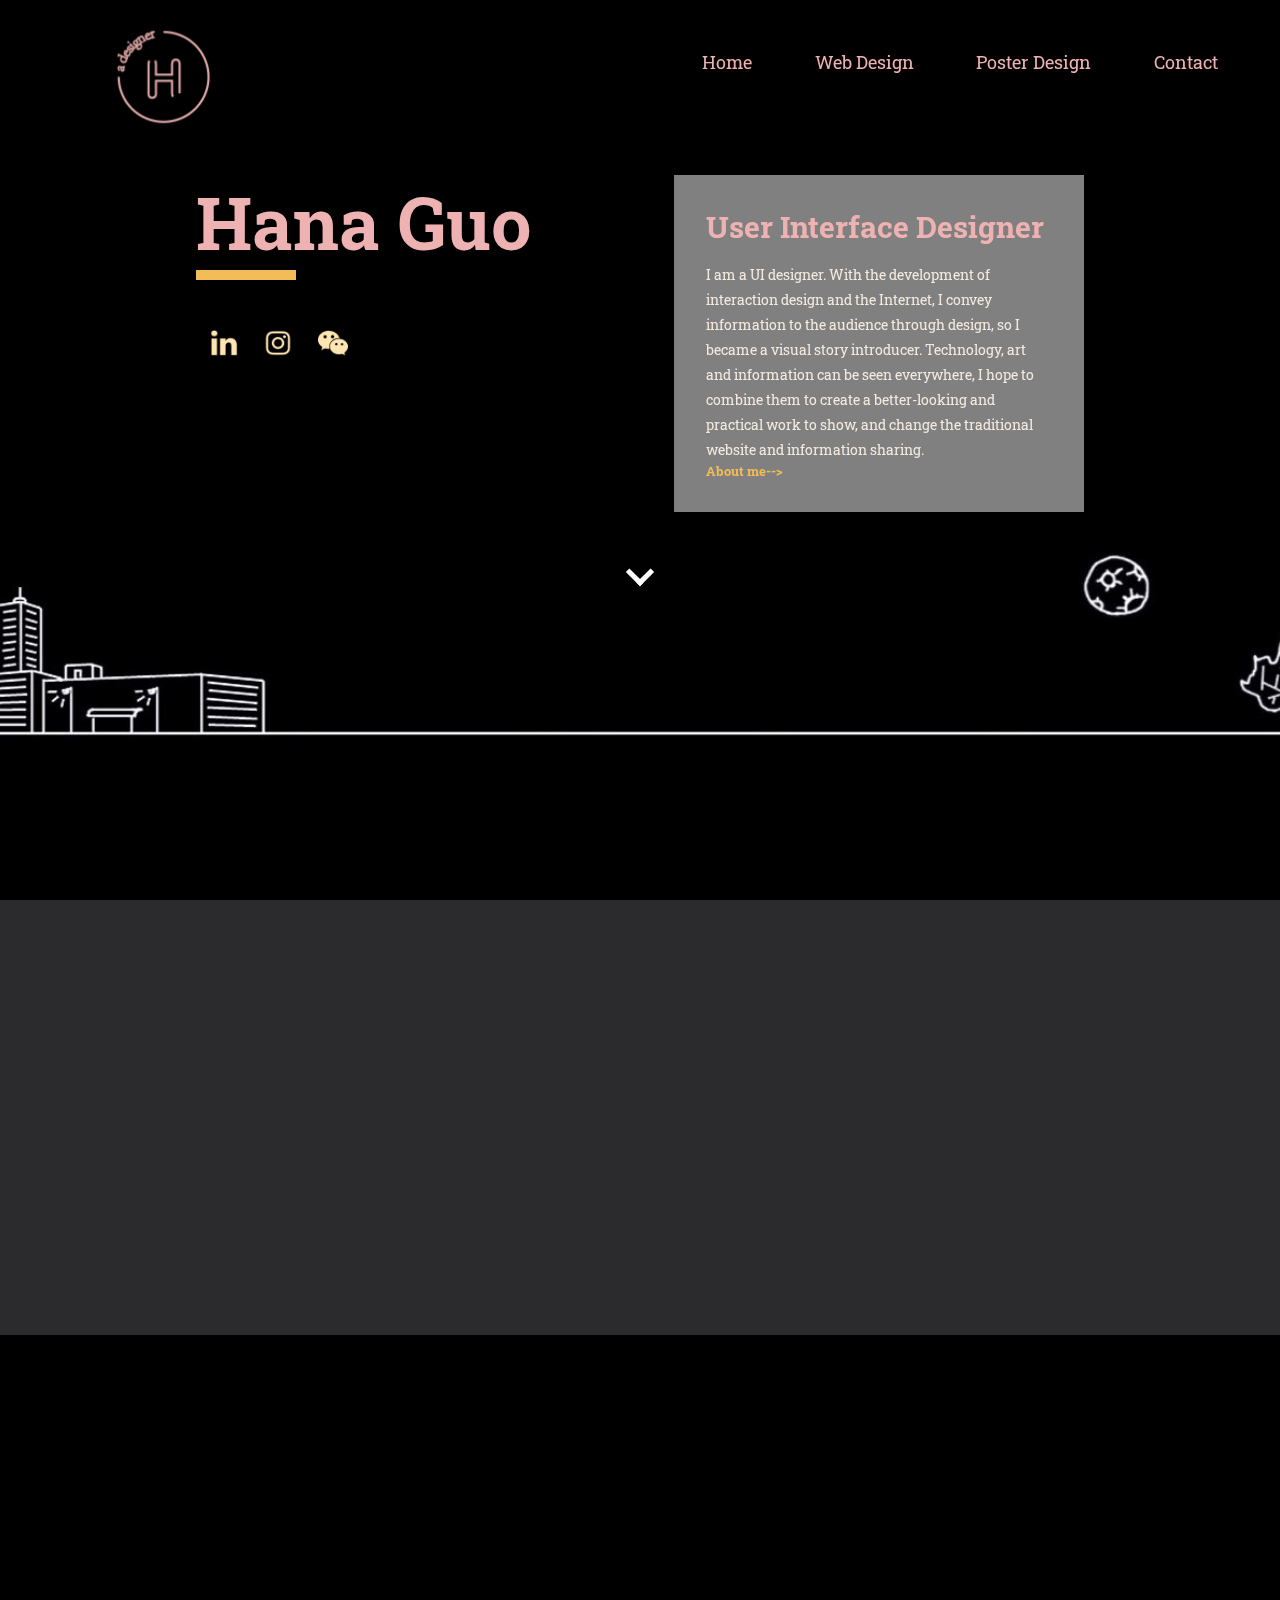
==== commit 4e684ac6: "Edit some code" ====
--- a/index.html
+++ b/index.html
@@ -6,10 +6,11 @@
     <meta charset="utf-8">
     <meta name="viewport" content="width=device-width, initial-scale=1, maximum-scale=1">
 
-    <title>H.T CAKE</title>
+    <title>Portfolio</title>
 
     <link href="css/main.css" rel="stylesheet">
     <link href="css/index.css" rel="stylesheet">
+    <link href="css/aos.css" rel="stylesheet">
 
     <link rel="preconnect" href="https://fonts.gstatic.com">
     <link href="https://fonts.googleapis.com/css2?family=Roboto+Slab&display=swap" rel="stylesheet">
@@ -26,7 +27,21 @@
 
   </head>
 
-  <body>
+  <body data-aos-easing="ease-out-back" data-aos-duration="1000" data-aos-delay="0" data-new-gr-c-s-check-loaded="14.1005.0" data-gr-ext-installed="">
+    <div class="wrapper">
+        <ul class="bg-bubbles">
+            <li></li>
+            <li></li>
+            <li></li>
+            <li></li>
+            <li></li>
+            <li></li>
+            <li></li>
+            <li></li>
+            <li></li>
+            <li></li>
+        </ul>
+    </div>
 
       <section class="head">
           <div class="header-background picture">
@@ -48,7 +63,8 @@
                 <input type="checkbox" id="menu">
                 <ul>
                   <li><a href="index.html">Home</a></li>
-                  <li><a href="design.html">Design</a></li>
+                  <li><a href="design.html">Web Design</a></li>
+                  <li><a href="design2.html">Poster Design</a></li>
                   <li><a href="contact.html">Contact</a></li>
                 </ul>
               </nav>
@@ -56,7 +72,7 @@
           </div>
 
           <div class="header-info">
-            <div class="header-info-name">
+            <div class="header-info-name" data-aos="zoom-in">
               <h1>Hana Guo</h1>
               <!-- <div class="a-designer">
                 <h1>A Designer</h1>
@@ -64,7 +80,7 @@
               <div class="line">
               </div>
 
-              <div class="header-info-icon">
+              <div class="header-info-icon" data-aos="fade-up" data-aos-duration="3000">
                 <div class="header-info-icon-all">
                   <img src = "img/linkedin.png" alt = "this is a linkedin picture"/>
                 </div>
@@ -79,7 +95,7 @@
               </div>
             </div>
 
-            <div class="header-info-text">
+            <div class="header-info-text" data-aos="fade-left" data-aos-delay="500" data-aos-duration="3000">
               <div class="header-info-text-all">
               <h3>User Interface Designer</h3>
               <p>I am a UI designer. With the development of interaction design and the Internet,
@@ -109,13 +125,13 @@
         <div id="arrow"> </div>
       </section>
 
-        <section id="intro">
+        <section class="intro" data-aos="fade-up" data-aos-duration="2000">
           <!-- <h5> -About Me-</h5> -->
           <div class="intro-part">
             <div class="intro-left">
               <div class="intro-left-text">
                   <h5> -About Me-</h5>
-                <h3>INTEREST OF EMPLOYMENT</h3>
+                <h3 class="bubbles">INTEREST OF EMPLOYMENT</h3>
                 <p>I would like work for User Interface Design Company, because I want to pass the information to more users
                   through practical and beautiful design. I believe this can attract more users.</p>
               </div>
@@ -131,7 +147,7 @@
                 <div class="intro-right-num">
                   <div class="intro-text-left">
                     <div class="intro-num-left">
-                      <h1>4</h1>
+                      <h1>3</h1>
                     </div>
                     <div class="intro-num-right">
                       <p>study in</p>
@@ -143,7 +159,7 @@
 
                   <div class="intro-text-left">
                     <div class="intro-num-left">
-                      <h1>3.6</h1>
+                      <h1>4</h1>
                     </div>
                     <div class="intro-num-right">
                       <p></p>
@@ -157,11 +173,11 @@
           </div>
         </div>
 
-        <div class="design">
+        <div class="design" data-aos="zoom-out-down" data-aos-duration="2000">
           <div class="design-item">
-            <a href="design.html#web-part"><div class="website">
+            <a href="design.html"><div class="website">
               <div class="website-icon">
-                <img src = "img/website.png" alt = "this is a linkedin picture"/>
+                <img src = "img/website.png" alt = "this is a website picture"/>
               </div>
               <div class="website-font">
                 <h3>Website</h3>
@@ -172,9 +188,9 @@
               </div>
             </div></a>
 
-            <a href="design.html#poster-part"><div class="poster">
+            <a href="design2.html"><div class="poster">
               <div class="poster-icon">
-                <img src = "img/poster.png" alt = "this is a linkedin picture"/>
+                <img src = "img/poster.png" alt = "this is a poster picture"/>
               </div>
               <div class="poster-font">
                 <h3>Poster</h3>
@@ -209,7 +225,7 @@
         </div>
       </section>
 
-      <section class="footer">
+      <section class="footer" data-aos="fade-up" data-aos-anchor-placement="center-bottom" data-aos-duration="1000">
 
         <div class="footer-center">
           <h3>UI Designer</h3>
@@ -271,12 +287,10 @@
 
     </section>
 
-    <!-- <script src="script/index.js"></script> -->
-    <script src="https://code.jquery.com/jquery-1.11.3.min.js"></script>
-    <!-- <script src="//cdnjs.cloudflare.com/ajax/libs/highlight.js/8.6/highlight.min.js"></script> -->
-
-    <script src="https://unpkg.com/aos@2.3.1/dist/aos.js"></script>
-    <!-- <script src="http://localhost:3002/dist/aos.js"></script> -->
+    <object type="image/svg+xml" data="name_animated.svg"></object>
+
+
+    <script src="script/aos.js"></script>
 
     <script>
       AOS.init({
@@ -285,14 +299,6 @@
       });
     </script>
 
-    <!-- <script>
-      hljs.initHighlightingOnLoad();
-
-      $('.hero__scroll').on('click', function(e) {
-        $('html, body').animate({
-          scrollTop: $(window).height()
-        }, 1200);
-      });
-    </script> -->
+
     </body>
   </html>
--- a/css/main.css
+++ b/css/main.css
@@ -334,9 +334,9 @@
       background-color:black;
     }
 
-    .navigation ul a:hover{
+    /* .navigation ul a:hover{
       border-bottom:0px solid white;
-    }
+    } */
 
 
     .header-logo{
--- a/css/index.css
+++ b/css/index.css
@@ -114,7 +114,7 @@
 }
 
 /* about me */
-#intro{
+.intro{
   /* border: 1px solid green; */
   margin-top: 4rem;
 }
@@ -153,6 +153,7 @@
 }
 
 .intro-right-num{
+  margin-top: 1rem;
   display: flex;
   align-items: center;
   justify-content: space-evenly;
@@ -171,11 +172,14 @@
 }
 
 .intro-num-right{
+  /* margin-top: 0.5rem; */
   width: 70%;
+  /* margin-left: 1rem; */
 }
 
 .intro-num-right p{
   color: #EFB2B2;
+
 }
 
 .intro-num-left h1{
@@ -198,6 +202,7 @@
 
 .SIAT {
   margin-top: -1rem;
+  /* margin-left:1rem; */
 }
 
 .design{
@@ -452,12 +457,12 @@
 
 }
 /* Animation*/
-.intro{
+/* .intro{
   display: inline-block;
   margin: 0 0.5rem;
 
-  animation: fadeInUp; /* referring directly to the animation's @keyframe declaration */
-  animation-duration: 2s; /* don't forget to set a duration! */
+  animation: fadeInUp;
+  animation-duration: 2s;
 }
 
 @keyframes fadeInUp {
@@ -469,7 +474,7 @@
         transform: translate3d(0, 0, 0);
         opacity: 1;
     }
-}
+} */
 
 /* Animation scoll down */
 #arrow {
@@ -512,3 +517,144 @@
   50%   { height: 30px; width: 30px; }
   100% { height: 20px; width: 20px; }
 }
+
+/* Heading print animation*/
+
+
+.header-info-text-all h3{
+    -webkit-animation: hue 6s infinite linear;
+}
+
+@-webkit-keyframes hue {
+    0%{
+        color: #EFB2B2;
+    }
+    50% {
+        color: #feab3a;
+    }
+    100%{
+        color: #EFB2B2;
+    }
+}
+
+/* Font animation */
+.wrapper {
+    position: absolute;
+    top: 50%;
+    left: 0;
+    width: 100%;
+    height: 400px;
+    margin-top: -200px;
+    overflow: hidden;
+}
+.bg-bubbles {
+    position: absolute;
+    top: 0;
+    left: 0;
+    width: 100%;
+    height: 100%;
+    z-index: 1;
+}
+.bg-bubbles li {
+    position: absolute;
+    list-style: none;
+    display: block;
+    width: 40px;
+    height: 40px;
+    border-radius: 50%;
+    background-color: rgba(255, 255, 255, 0.15);
+    bottom: -160px;
+    -webkit-animation: square 25s infinite;
+    animation: square 25s infinite;
+    -webkit-transition-timing-function: linear;
+    transition-timing-function: linear;
+}
+.bg-bubbles li:nth-child(1) {
+    left: 10%;
+}
+.bg-bubbles li:nth-child(2) {
+    left: 20%;
+    width: 80px;
+    height: 80px;
+    -webkit-animation-delay: 2s;
+    animation-delay: 2s;
+    -webkit-animation-duration: 17s;
+    animation-duration: 17s;
+}
+.bg-bubbles li:nth-child(3) {
+    left: 25%;
+    -webkit-animation-delay: 4s;
+    animation-delay: 4s;
+}
+.bg-bubbles li:nth-child(4) {
+    left: 40%;
+    width: 60px;
+    height: 60px;
+    -webkit-animation-duration: 22s;
+    animation-duration: 22s;
+    background-color: rgba(255, 255, 255, 0.25);
+}
+.bg-bubbles li:nth-child(5) {
+    left: 70%;
+}
+.bg-bubbles li:nth-child(6) {
+    left: 80%;
+    width: 120px;
+    height: 120px;
+    -webkit-animation-delay: 3s;
+    animation-delay: 3s;
+    background-color: rgba(255, 255, 255, 0.2);
+}
+.bg-bubbles li:nth-child(7) {
+    left: 32%;
+    width: 160px;
+    height: 160px;
+    -webkit-animation-delay: 7s;
+    animation-delay: 7s;
+}
+.bg-bubbles li:nth-child(8) {
+    left: 55%;
+    width: 20px;
+    height: 20px;
+    -webkit-animation-delay: 15s;
+    animation-delay: 15s;
+    -webkit-animation-duration: 40s;
+    animation-duration: 40s;
+}
+.bg-bubbles li:nth-child(9) {
+    left: 25%;
+    width: 10px;
+    height: 10px;
+    -webkit-animation-delay: 2s;
+    animation-delay: 2s;
+    -webkit-animation-duration: 40s;
+    animation-duration: 40s;
+    background-color: rgba(255, 255, 255, 0.3);
+}
+.bg-bubbles li:nth-child(10) {
+    left: 15%;
+    width: 160px;
+    height: 160px;
+    -webkit-animation-delay: 11s;
+    animation-delay: 11s;
+}
+@-webkit-keyframes square {
+    0% {
+        -webkit-transform: translateY(0);
+        transform: translateY(0);
+    }
+    100% {
+        -webkit-transform: translateY(-700px) rotate(600deg);
+        transform: translateY(-700px) rotate(600deg);
+    }
+}
+@keyframes square {
+    0% {
+        -webkit-transform: translateY(0);
+        transform: translateY(0);
+    }
+    100% {
+        -webkit-transform: translateY(-700px) rotate(600deg);
+        transform: translateY(-700px) rotate(600deg);
+    }
+}
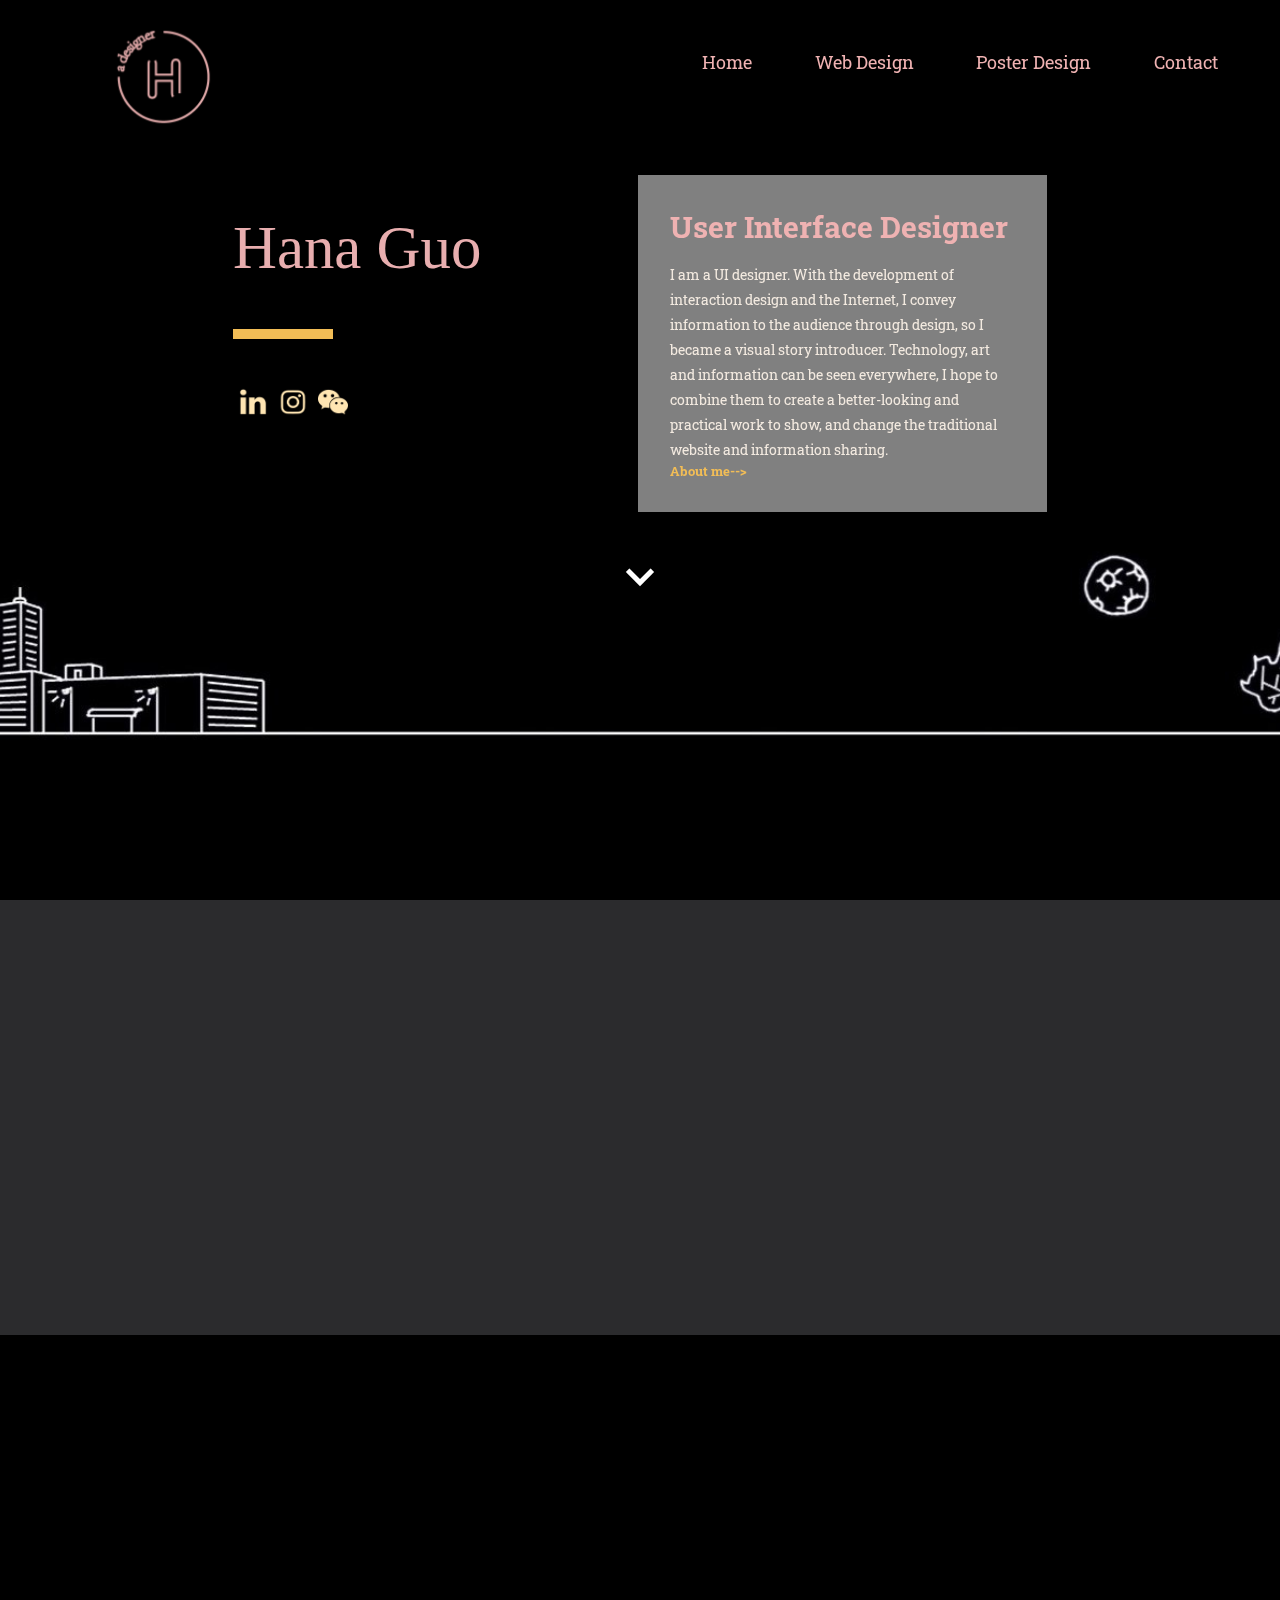
==== commit a4e5ded7: "Edit some code and pic" ====
--- a/index.html
+++ b/index.html
@@ -28,20 +28,6 @@
   </head>
 
   <body data-aos-easing="ease-out-back" data-aos-duration="1000" data-aos-delay="0" data-new-gr-c-s-check-loaded="14.1005.0" data-gr-ext-installed="">
-    <div class="wrapper">
-        <ul class="bg-bubbles">
-            <li></li>
-            <li></li>
-            <li></li>
-            <li></li>
-            <li></li>
-            <li></li>
-            <li></li>
-            <li></li>
-            <li></li>
-            <li></li>
-        </ul>
-    </div>
 
       <section class="head">
           <div class="header-background picture">
@@ -73,7 +59,7 @@
 
           <div class="header-info">
             <div class="header-info-name" data-aos="zoom-in">
-              <h1>Hana Guo</h1>
+              <iframe src="img/name_animated.svg" frameborder="no" border="0"></iframe>
               <!-- <div class="a-designer">
                 <h1>A Designer</h1>
               </div> -->
@@ -102,7 +88,7 @@
                 I convey information to the audience through design, so I became a visual story introducer. Technology,
                 art and information can be seen everywhere, I hope to combine them to create a better-looking and practical
                 work to show, and change the traditional website and information sharing.</p>
-              <div class="about-me"><h5><a href="#intro">About me--></a></h5></div>
+              <div class="about-me"><a href="#intro"><h5>About me--></h5></a></div>
               <div class="header-icon2">
               <div class="header-info-icon2">
                 <div class="header-info-icon-all">
@@ -125,7 +111,7 @@
         <div id="arrow"> </div>
       </section>
 
-        <section class="intro" data-aos="fade-up" data-aos-duration="2000">
+        <section id="intro" data-aos="fade-up" data-aos-duration="2000">
           <!-- <h5> -About Me-</h5> -->
           <div class="intro-part">
             <div class="intro-left">
@@ -144,7 +130,7 @@
                 <p>Proficient in HTML5, CSS3, JavaScript, Processing, Adobe Illustrator, Figma</p>
                 <p>Good proficiency in Java, Maya, Pr, Ae</p>
               </div>
-                <div class="intro-right-num">
+                <div class="intro-right-num" data-aos="zoom-in" data-aos-duration="1000" data-aos-delay="500">
                   <div class="intro-text-left">
                     <div class="intro-num-left">
                       <h1>3</h1>
@@ -173,7 +159,7 @@
           </div>
         </div>
 
-        <div class="design" data-aos="zoom-out-down" data-aos-duration="2000">
+        <div class="design" data-aos="zoom-out-down" data-aos-duration="2000" data-aos-delay="1000">
           <div class="design-item">
             <a href="design.html"><div class="website">
               <div class="website-icon">
@@ -287,7 +273,8 @@
 
     </section>
 
-    <object type="image/svg+xml" data="name_animated.svg"></object>
+    <!-- <object type="img/svg+xml" data="name_animated.svg"></object> -->
+
 
 
     <script src="script/aos.js"></script>
--- a/css/main.css
+++ b/css/main.css
@@ -1,3 +1,16 @@
+:root {
+  --gray: #2B2B2D;
+  --pink: #EFB2B2;
+  --yellow:#F2BD56;
+  --fontP:#F3EAE0;
+  --lightpink:#EDD5D2;
+  --black:#000;
+  --white:#fff;
+  --lightgray:#373737;
+  --tangerine:#C08B81;
+  --orange:#feab3a;
+}
+
 * {
   box-sizing: border-box;
   margin: 0;
@@ -10,7 +23,7 @@
   font-family: 'Roboto Slab', serif;
   margin: 0px;
   padding: 0px;
-  background-color: #2B2B2D;
+  background-color: var(--gray);
 }
 
 /*Add space between section elements*/
@@ -20,36 +33,35 @@
 
 h1{
   text-align: center;
-  /* color: #F2BD56; */
-  color:#EFB2B2;
+  color:var(--pink);
 }
 
 h2 {
-  color: #EFB2B2;
+  color: var(--pink);
   font-family: 'Bree Serif', serif;
   font-family: 'Roboto Slab', serif;
   font-weight: bolder;
-  text-shadow: #F2BD56 1px 0 10px;
+  text-shadow: var(--yellow) 1px 0 10px;
 }
 
 h3 {
-  color: #EFB2B2;
+  color: var(--pink);
   font-family: 'Bree Serif', serif;
   font-family: 'Roboto Slab', serif;
 }
 
 h4 {
-  color: #EFB2B2;
+  color: var(--pink);
   font-family: 'Bree Serif', serif;
   font-family: 'Roboto Slab', serif;
 }
 
 h5{
-  color: #F2BD56;
+  color: var(--yellow);
 }
 
 p {
-  color: #F3EAE0;
+  color: var(--fontP);
   font-family: 'Bree Serif', serif;
   font-family: 'Roboto Slab', serif;
   margin-top: 1rem;
@@ -63,30 +75,6 @@
 a{
   text-decoration: none;
 }
-/*header*/
-/* #head{
-  background-image: url("../img/header.jpg");
-  background-repeat: no-repeat;
-  background-position: center 0;
-  background-size: cover;
-  min-height: 100vh;
-  margin-left: 0;
-  margin-right: 0;
-} */
-/* .header-background{
-  z-index:-1000;
-  position: absolute;
-  overflow: hidden;
-  width: 100%;
-  background-repeat: no-repeat;
-  background-position: center 0;
-  background-size: cover;
-  max-height: 100vh;
-}
-
-.header-background img{
-  max-width: 100%;
-} */
 
 
 .header{
@@ -157,7 +145,7 @@
 
 .navigation ul a{
   display: block;
-  color: #EFB2B2;
+  color: var(--pink);
   text-align: center;
   text-decoration: none;
   font-size: 18px;
@@ -165,8 +153,8 @@
 }
 
 .navigation ul a:hover{
-  color: #F3EAE0;
-  border-bottom: #EDD5D2 solid 3px;
+  color: var(--fontP);
+  border-bottom: var(--lightpink) solid 3px;
   transition: .5s ease;
 }
 
@@ -237,7 +225,7 @@
 }
 
 .footer-left-bottom-text p{
-  color:#F3EAE0;
+  color:var(--fontP);
   font-size: 10px;
   margin: auto;
 }
@@ -255,7 +243,7 @@
 
 
 .footer-center p{
-  color:#F3EAE0;
+  color:var(--fontP);
   font-size: 15px;
   font-weight: normal;
 }
@@ -266,7 +254,7 @@
 }
 
 .support-content p{
-    color:black;
+    color:var(--black);
     font-size: 14px;
     font-weight: normal;
 }
@@ -278,7 +266,7 @@
 }
 
 .footer-right p{
-  color:#F3EAE0;
+  color:var(--fontP);
   font-size: 18px;
   font-weight: normal;
 }
@@ -289,7 +277,7 @@
 }
 
 .export-content p{
-  color:#F3EAE0;
+  color:var(--fontP);
   font-size: 14px;
   font-weight: normal;
 }
@@ -298,12 +286,12 @@
   width: 100%;
   border-top-width: 0.1rem;
   border-top-style: solid;
-  border-top-color: #EFB2B2;
+  border-top-color: var(--pink);
 }
 
 .copyright p{
   text-align: center;
-  color: #F3EAE0;
+  color: var(--fontP);
 }
 
 /* meun */
@@ -321,7 +309,7 @@
 
     .navigation ul{
       flex-direction: column;
-      background-color: #2B2B2D;
+      background-color: var(--gray);
       margin-top: 0.5rem;
     }
 
@@ -331,7 +319,7 @@
     }
 
     .navigation ul li:hover{
-      background-color:black;
+      background-color:var(--black);
     }
 
     /* .navigation ul a:hover{
@@ -449,42 +437,3 @@
     width:50px;
   }
 }
-
-.message{
-  display: none;
-  background: rgba(0, 0, 0, .7);
-  position: fixed;
-  z-index:1000;
-  top: 0;
-  left: 0;
-  width: 100%;
-  height: 100%;
-  text-align: center;
-  line-height: 2.5em;
- }
-
-.message div{
-  margin-top: 15px
-}
-
-.message-info{
-  background: #FFEFEE;
-  position: absolute;
-  margin: auto;
-  right: 0;
-  bottom: 150px;
-  left: 0;
-  width: 280px;
-  border-radius: 5px;
-}
-
-.check img{
-  width:50px;
-  height: auto;
-}
-
-.message-info-detail{
-  bottom: 35%;
-  width: 94%;
-  max-width:360px;
-}
--- a/css/index.css
+++ b/css/index.css
@@ -42,6 +42,7 @@
 
 .header-info-name{
   width:40%
+  border:none;
 }
 
 .header-info-text{
@@ -63,11 +64,11 @@
 }
 
 .about-me a{
-  color: #F2BD56;
+  color: var(--yellow);
 }
 
 .line{
-  background-color: #F2BD56;
+  background-color: var(--yellow);
   width: 100px;
   height: 10px;
 }
@@ -104,17 +105,17 @@
   text-align: center;
 }
 
-.header-info-text h5:hover{
-  color: #C08B81;
+.about-me h5:hover{
+  color: var(--pink);
   transition: .5s ease;
 }
 
-.header-info-text h5:focus{
-  color: #865E5E;
+.about-me h5:focus{
+  color: var(--yellow);
 }
 
 /* about me */
-.intro{
+#intro{
   /* border: 1px solid green; */
   margin-top: 4rem;
 }
@@ -178,14 +179,14 @@
 }
 
 .intro-num-right p{
-  color: #EFB2B2;
+  color: var(--fontP);
 
 }
 
 .intro-num-left h1{
   text-align: center;
   font-size: 40px;
-  color: #F2BD56;
+  color: var(--yellow);
 }
 
 .intro-right-text-p{
@@ -218,14 +219,16 @@
   margin: auto;
   /* align-items: center; */
 }
+
 .website, .poster, .game{
-  background-color: #373737;
+  background-color: var(--lightgray);
   width: 230px;
   margin: 2rem;
   display: flex;
   justify-content:space-evenly;
   height: 230px;
   box-shadow: 0 10px 12px 0 rgba(0,0,0,0.24),0 17px 20px 0 rgba(0,0,0,0.19);
+
 }
 
 .website-icon, .poster-icon, .game-icon{
@@ -244,21 +247,21 @@
 
 .website-font h3, .poster-font h3, .game-font h3{
   text-align: left;
-  color: #F3EAE0;
+  color: var(--fontP);
 }
 
 .website:hover, .poster:hover, .game:hover{
-    background-color: #C08B81;
+    background-color: var(--tangerine);
     transition: 0.5s;
 }
 
 .design-h3 h3{
-  color:#F3EAE0;
+  color:var(--fontP);
 }
 
 .design-h3 p{
   text-align: left;
-  color: #F2BD56;
+  color: var(--yellow);
 }
 
 .black{
@@ -270,7 +273,7 @@
   margin-top: -11rem;
   width: 100%;
   height: 40vh;
-  background-color: black;
+  background-color: var(--black);
 }
 
 /* mobile */
@@ -456,32 +459,13 @@
   }
 
 }
-/* Animation*/
-/* .intro{
-  display: inline-block;
-  margin: 0 0.5rem;
-
-  animation: fadeInUp;
-  animation-duration: 2s;
-}
-
-@keyframes fadeInUp {
-    from {
-        transform: translate3d(0, 40px, 0);
-    }
-
-    to {
-        transform: translate3d(0, 0, 0);
-        opacity: 1;
-    }
-} */
 
 /* Animation scoll down */
 #arrow {
   position: relative;
   top: 50px;
   margin: auto;
-  border: 5px solid #FFF;
+  border: 5px solid var(--white);
   border-right: none;
   border-top: none;
 
@@ -527,134 +511,12 @@
 
 @-webkit-keyframes hue {
     0%{
-        color: #EFB2B2;
+        color: var(--pink);
     }
     50% {
-        color: #feab3a;
+        color: var(--orange);
     }
     100%{
-        color: #EFB2B2;
+        color: var(--pink);
     }
 }
-
-/* Font animation */
-.wrapper {
-    position: absolute;
-    top: 50%;
-    left: 0;
-    width: 100%;
-    height: 400px;
-    margin-top: -200px;
-    overflow: hidden;
-}
-.bg-bubbles {
-    position: absolute;
-    top: 0;
-    left: 0;
-    width: 100%;
-    height: 100%;
-    z-index: 1;
-}
-.bg-bubbles li {
-    position: absolute;
-    list-style: none;
-    display: block;
-    width: 40px;
-    height: 40px;
-    border-radius: 50%;
-    background-color: rgba(255, 255, 255, 0.15);
-    bottom: -160px;
-    -webkit-animation: square 25s infinite;
-    animation: square 25s infinite;
-    -webkit-transition-timing-function: linear;
-    transition-timing-function: linear;
-}
-.bg-bubbles li:nth-child(1) {
-    left: 10%;
-}
-.bg-bubbles li:nth-child(2) {
-    left: 20%;
-    width: 80px;
-    height: 80px;
-    -webkit-animation-delay: 2s;
-    animation-delay: 2s;
-    -webkit-animation-duration: 17s;
-    animation-duration: 17s;
-}
-.bg-bubbles li:nth-child(3) {
-    left: 25%;
-    -webkit-animation-delay: 4s;
-    animation-delay: 4s;
-}
-.bg-bubbles li:nth-child(4) {
-    left: 40%;
-    width: 60px;
-    height: 60px;
-    -webkit-animation-duration: 22s;
-    animation-duration: 22s;
-    background-color: rgba(255, 255, 255, 0.25);
-}
-.bg-bubbles li:nth-child(5) {
-    left: 70%;
-}
-.bg-bubbles li:nth-child(6) {
-    left: 80%;
-    width: 120px;
-    height: 120px;
-    -webkit-animation-delay: 3s;
-    animation-delay: 3s;
-    background-color: rgba(255, 255, 255, 0.2);
-}
-.bg-bubbles li:nth-child(7) {
-    left: 32%;
-    width: 160px;
-    height: 160px;
-    -webkit-animation-delay: 7s;
-    animation-delay: 7s;
-}
-.bg-bubbles li:nth-child(8) {
-    left: 55%;
-    width: 20px;
-    height: 20px;
-    -webkit-animation-delay: 15s;
-    animation-delay: 15s;
-    -webkit-animation-duration: 40s;
-    animation-duration: 40s;
-}
-.bg-bubbles li:nth-child(9) {
-    left: 25%;
-    width: 10px;
-    height: 10px;
-    -webkit-animation-delay: 2s;
-    animation-delay: 2s;
-    -webkit-animation-duration: 40s;
-    animation-duration: 40s;
-    background-color: rgba(255, 255, 255, 0.3);
-}
-.bg-bubbles li:nth-child(10) {
-    left: 15%;
-    width: 160px;
-    height: 160px;
-    -webkit-animation-delay: 11s;
-    animation-delay: 11s;
-}
-@-webkit-keyframes square {
-    0% {
-        -webkit-transform: translateY(0);
-        transform: translateY(0);
-    }
-    100% {
-        -webkit-transform: translateY(-700px) rotate(600deg);
-        transform: translateY(-700px) rotate(600deg);
-    }
-}
-@keyframes square {
-    0% {
-        -webkit-transform: translateY(0);
-        transform: translateY(0);
-    }
-    100% {
-        -webkit-transform: translateY(-700px) rotate(600deg);
-        transform: translateY(-700px) rotate(600deg);
-    }
-}
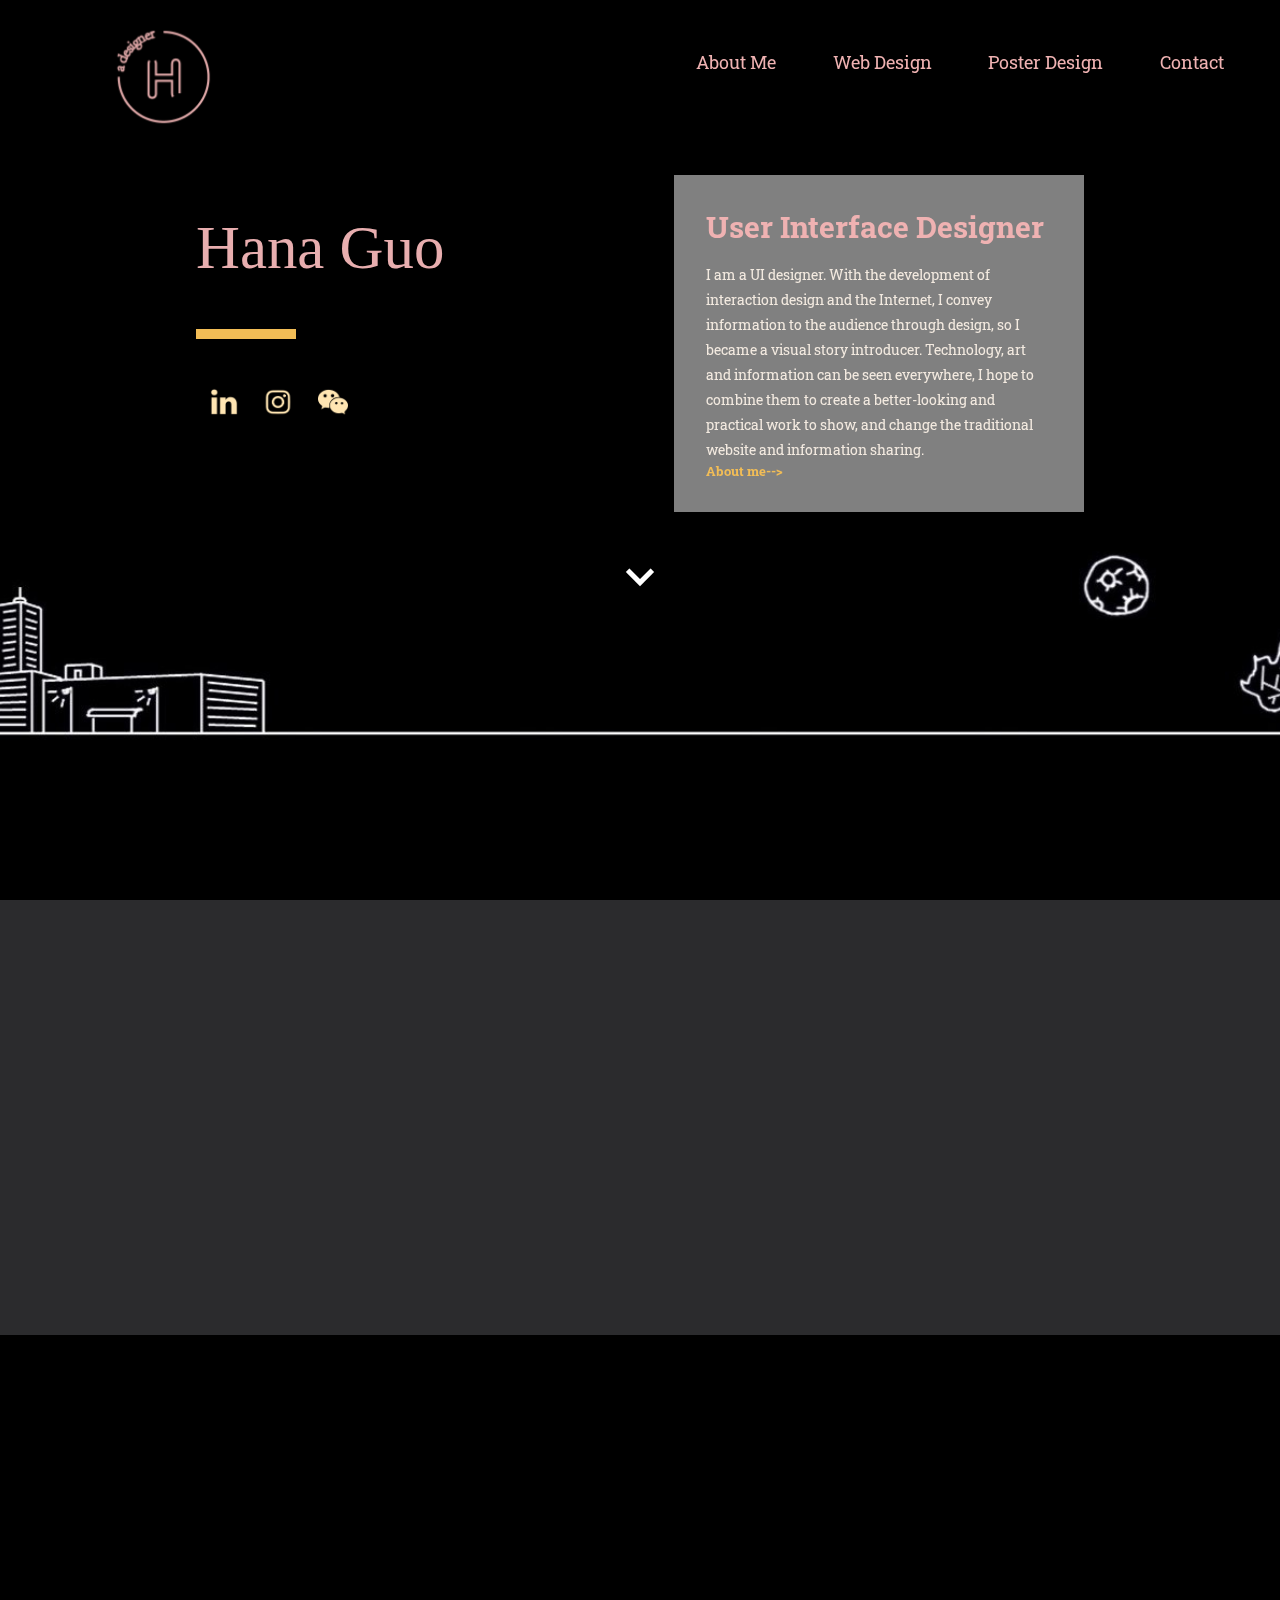
==== commit b3c83cbb: "Check html and css" ====
--- a/index.html
+++ b/index.html
@@ -29,7 +29,7 @@
 
   <body data-aos-easing="ease-out-back" data-aos-duration="1000" data-aos-delay="0" data-new-gr-c-s-check-loaded="14.1005.0" data-gr-ext-installed="">
 
-      <section class="head">
+      <div class="head">
           <div class="header-background picture">
             <!-- <img src = "img/header.jpg" alt = "header-background"/> -->
           </div>
@@ -48,7 +48,7 @@
                 </div>
                 <input type="checkbox" id="menu">
                 <ul>
-                  <li><a href="index.html">Home</a></li>
+                  <li><a href="index.html">About Me</a></li>
                   <li><a href="design.html">Web Design</a></li>
                   <li><a href="design2.html">Poster Design</a></li>
                   <li><a href="contact.html">Contact</a></li>
@@ -59,7 +59,7 @@
 
           <div class="header-info">
             <div class="header-info-name" data-aos="zoom-in">
-              <iframe src="img/name_animated.svg" frameborder="no" border="0"></iframe>
+              <iframe id="d" src="img/name_animated.svg"></iframe>
               <!-- <div class="a-designer">
                 <h1>A Designer</h1>
               </div> -->
@@ -109,7 +109,7 @@
         </div>
 
         <div id="arrow"> </div>
-      </section>
+      </div>
 
         <section id="intro" data-aos="fade-up" data-aos-duration="2000">
           <!-- <h5> -About Me-</h5> -->
@@ -205,13 +205,13 @@
         </div>
       </section>
 
-      <section="black">
+      <section class="black">
         <div class="black-rect">
 
         </div>
       </section>
 
-      <section class="footer" data-aos="fade-up" data-aos-anchor-placement="center-bottom" data-aos-duration="1000">
+      <div class="footer" data-aos="fade-up" data-aos-anchor-placement="center-bottom" data-aos-duration="1000">
 
         <div class="footer-center">
           <h3>UI Designer</h3>
@@ -241,7 +241,7 @@
             <div class="export-content">
               <a href="styleguide.html"><p>Style guide</p></a>
               <a href="https://github.com/StramonyH/IAT339_P03_Portfolio"><p>Github</p></a>
-              <a href="styleguide.html#citations"><p>Citations</p></a>
+              <a href="citation.html"><p>Citations</p></a>
             </div>
         </div>
 
@@ -271,7 +271,7 @@
           <p>copyright@Hana Guo</p>
         </div>
 
-    </section>
+    </div>
 
     <!-- <object type="img/svg+xml" data="name_animated.svg"></object> -->
 
@@ -286,6 +286,8 @@
       });
     </script>
 
+    <script src="script/index.js"></script>
+
 
     </body>
   </html>
--- a/css/main.css
+++ b/css/main.css
@@ -41,7 +41,6 @@
   font-family: 'Bree Serif', serif;
   font-family: 'Roboto Slab', serif;
   font-weight: bolder;
-  text-shadow: var(--yellow) 1px 0 10px;
 }
 
 h3 {
@@ -158,6 +157,10 @@
   transition: .5s ease;
 }
 
+.navigation ul a:focus{
+  color: var(--pink);
+}
+
 .navigation #menu{
 	display:none;
 
--- a/css/index.css
+++ b/css/index.css
@@ -1,10 +1,3 @@
-* {
-  box-sizing: border-box;
-  margin: 0;
-  padding: 0;
-  /* border: 1px solid pink; */
-}
-
 .head{
   /* border: 1px solid pink; */
   min-height: 100vh;
@@ -41,7 +34,7 @@
 } */
 
 .header-info-name{
-  width:40%
+  width:40%;
   border:none;
 }
 
@@ -274,6 +267,10 @@
   width: 100%;
   height: 40vh;
   background-color: var(--black);
+}
+
+.footer{
+  margin-top: -23rem;
 }
 
 /* mobile */
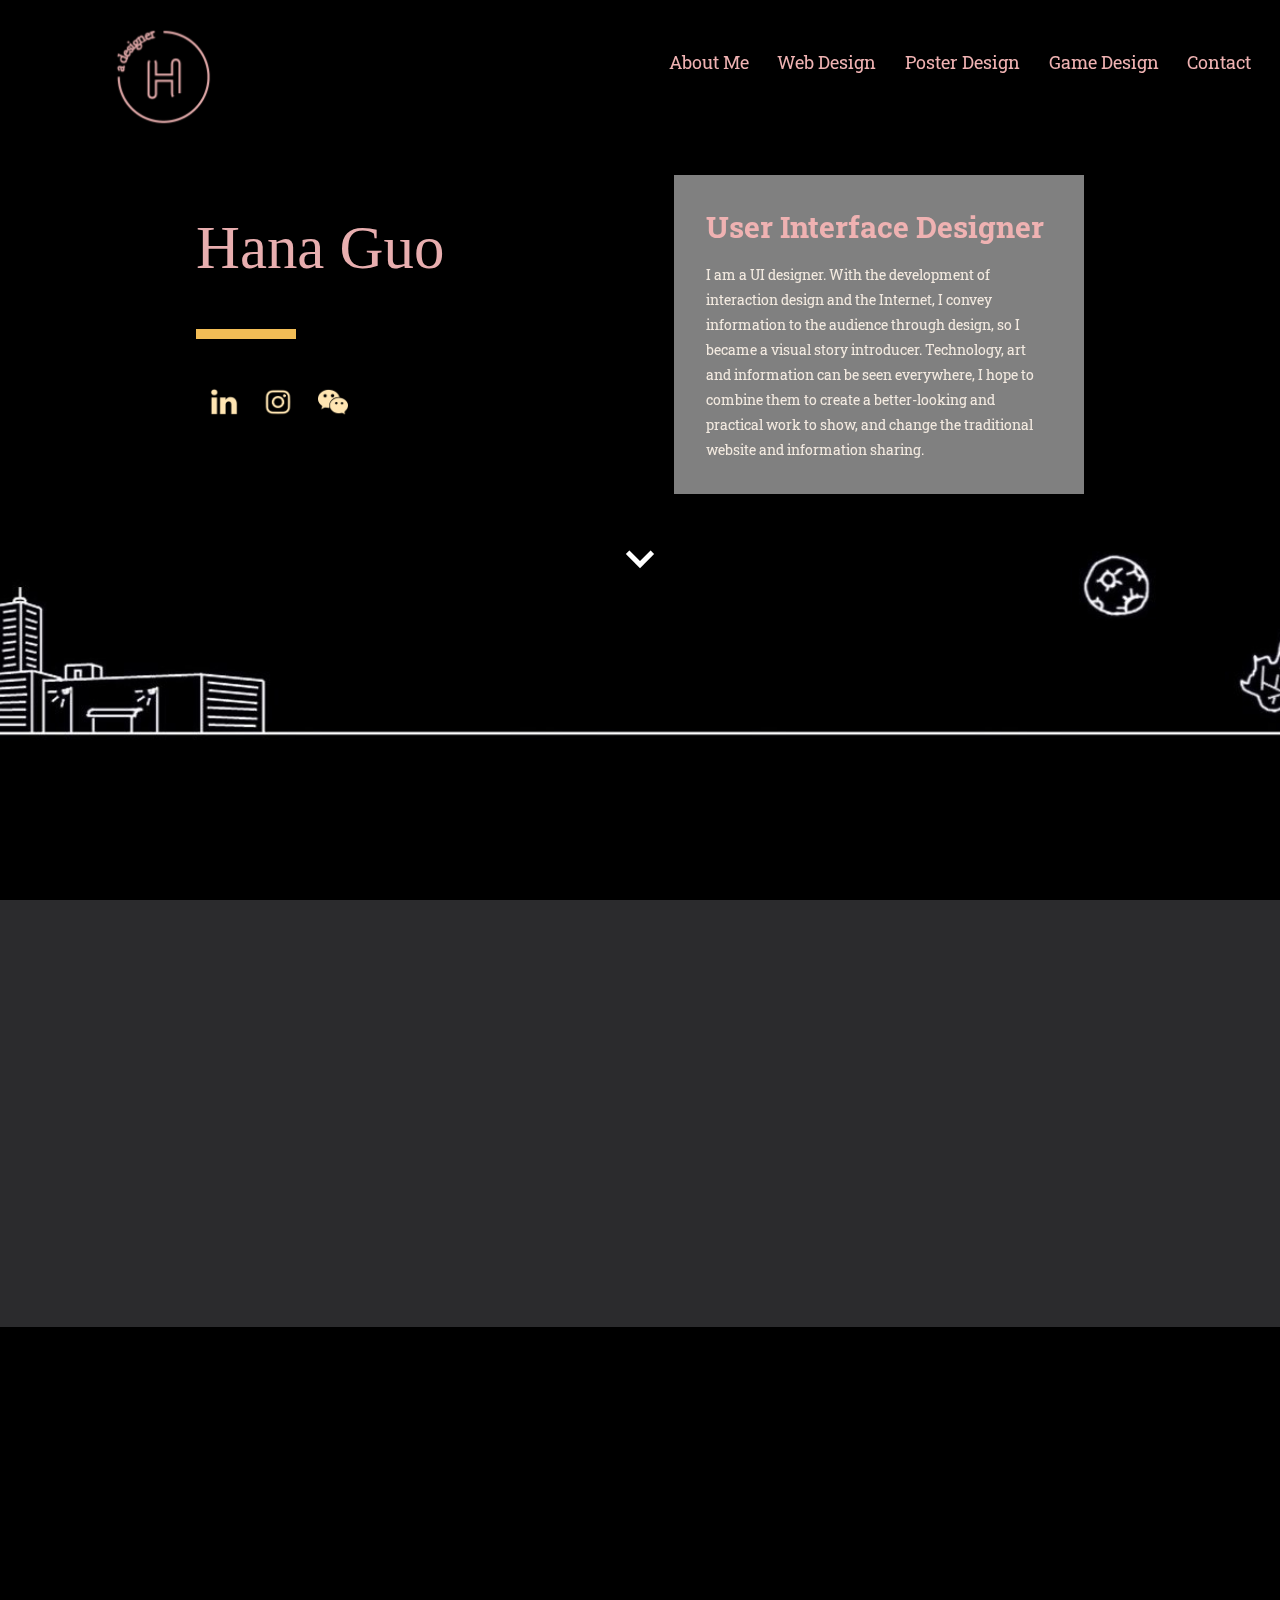
==== commit c7a2d3ab: "Modify some code" ====
--- a/index.html
+++ b/index.html
@@ -51,6 +51,7 @@
                   <li><a href="index.html">About Me</a></li>
                   <li><a href="design.html">Web Design</a></li>
                   <li><a href="design2.html">Poster Design</a></li>
+                  <li><a href="design3.html">Game Design</a></li>
                   <li><a href="contact.html">Contact</a></li>
                 </ul>
               </nav>
@@ -72,11 +73,11 @@
                 </div>
 
                 <div class="header-info-icon-all">
-                  <img src = "img/ins.png" alt = "this is a linkedin picture"/>
-                </div>
-
-                <div class="header-info-icon-all">
-                  <img src = "img/wechat.png" alt = "this is a linkedin picture"/>
+                  <img src = "img/ins.png" alt = "this is a ins picture"/>
+                </div>
+
+                <div class="header-info-icon-all">
+                  <img src = "img/wechat.png" alt = "this is a wechat picture"/>
                 </div>
               </div>
             </div>
@@ -88,7 +89,7 @@
                 I convey information to the audience through design, so I became a visual story introducer. Technology,
                 art and information can be seen everywhere, I hope to combine them to create a better-looking and practical
                 work to show, and change the traditional website and information sharing.</p>
-              <div class="about-me"><a href="#intro"><h5>About me--></h5></a></div>
+
               <div class="header-icon2">
               <div class="header-info-icon2">
                 <div class="header-info-icon-all">
@@ -115,7 +116,7 @@
           <!-- <h5> -About Me-</h5> -->
           <div class="intro-part">
             <div class="intro-left">
-              <div class="intro-left-text">
+              <div id="intro-left-text">
                   <h5> -About Me-</h5>
                 <h3 class="bubbles">INTEREST OF EMPLOYMENT</h3>
                 <p>I would like work for User Interface Design Company, because I want to pass the information to more users
@@ -187,7 +188,7 @@
               </div>
             </div></a>
 
-            <a href="#"><div class="game">
+            <a href="design3.html"><div class="game">
               <div class="game-icon">
                 <img src = "img/game.png" alt = "this is a linkedin picture"/>
               </div>
--- a/css/index.css
+++ b/css/index.css
@@ -95,7 +95,13 @@
 
 .header-info-icon-all img{
   width:30px;
+  transition: transform 0.3s;
   text-align: center;
+}
+
+.header-info-icon-all img:hover{
+  transform: scale(1.2);
+  cursor: pointer;
 }
 
 .about-me h5:hover{
@@ -128,16 +134,16 @@
   width:50%;
 }
 
-.intro-left-text{
+#intro-left-text{
   margin-left: 22%;
   margin-right: 22%;
 }
 
-.intro-left-text h3, .intro-right-text h3{
+#intro-left-text h3, #intro-right-text h3{
   font-size: 25px;
 }
 
-.intro-left-text p{
+#intro-left-text p{
   margin-top: 2rem;
   line-height: 30px;
 }
@@ -390,7 +396,7 @@
 }
 
 @media only screen and (max-width:1000px){
-  .intro-left-text h3, .intro-right-text h3{
+  #intro-left-text h3, #intro-right-text h3{
     font-size: 20px;
   }
 }
@@ -410,7 +416,7 @@
     width: 80%;
   }
 
-  .intro-left-text{
+  #intro-left-text{
     margin-left: 10%;
     margin-right: 10%;
   }
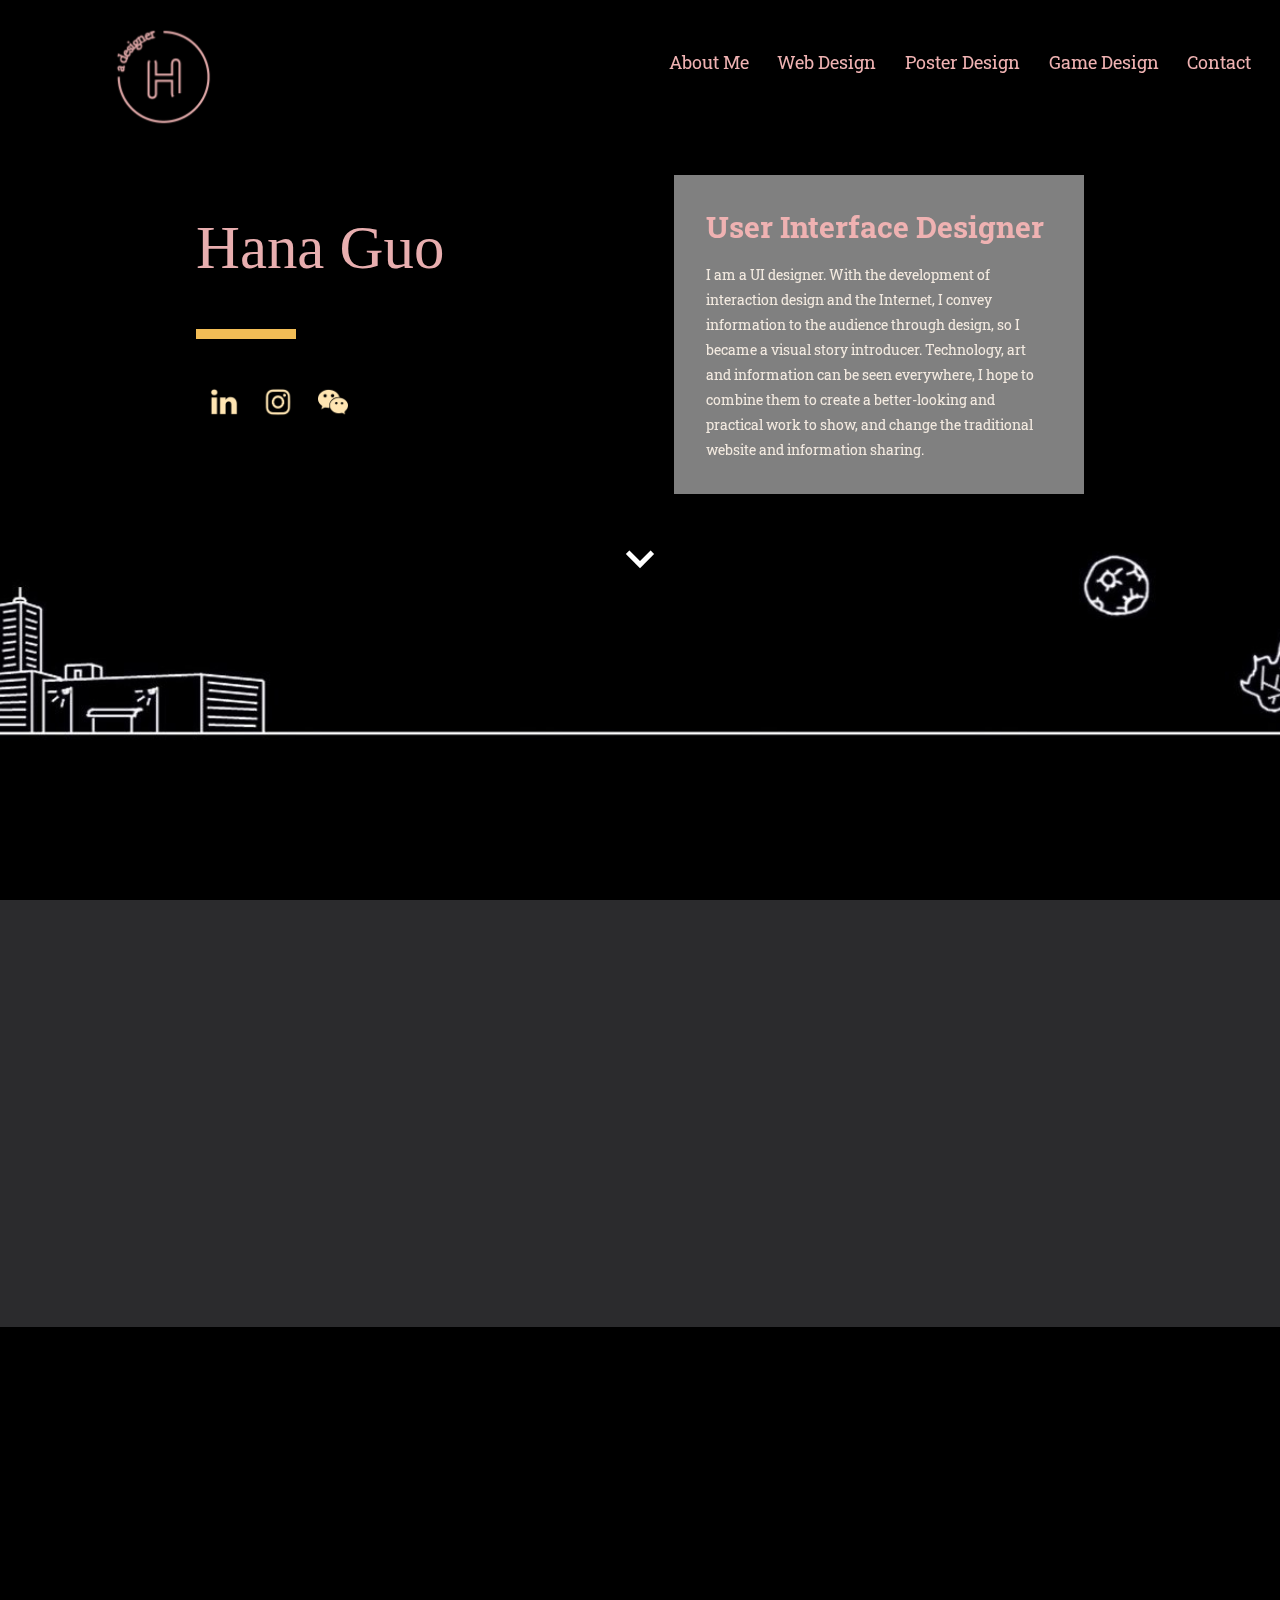
==== commit 7287b989: "Edit html" ====
--- a/index.html
+++ b/index.html
@@ -8,8 +8,8 @@
 
     <title>Portfolio</title>
 
-    <link href="css/main.css" rel="stylesheet">
-    <link href="css/index.css" rel="stylesheet">
+    <link href="css/main-dist.css" rel="stylesheet">
+    <link href="css/index-dist.css" rel="stylesheet">
     <link href="css/aos.css" rel="stylesheet">
 
     <link rel="preconnect" href="https://fonts.gstatic.com">
--- a/css/main-dist.css
+++ b/css/main-dist.css
@@ -0,0 +1 @@
+*{box-sizing:border-box;margin:0;padding:0}body{font-family:'Bree Serif',serif;font-family:'Roboto Slab',serif;margin:0px;padding:0px;background-color:#2B2B2D}section{}h1{text-align:center;color:#EFB2B2}h2{color:#EFB2B2;font-family:'Bree Serif',serif;font-family:'Roboto Slab',serif;font-weight:bolder}h3{color:#EFB2B2;font-family:'Bree Serif',serif;font-family:'Roboto Slab',serif}h4{color:#EFB2B2;font-family:'Bree Serif',serif;font-family:'Roboto Slab',serif}h5{color:#F2BD56}p{color:#F3EAE0;font-family:'Bree Serif',serif;font-family:'Roboto Slab',serif;margin-top:1rem;font-size:14px}nav a:focus,nav a:hover{text-decoration:none}a{text-decoration:none}.header{display:flex;align-items:center;justify-content:space-between}.header-logo{z-index:1000;width:25%;text-align:center}.header-logo img{width:100px;margin-top:1.5rem}.navigation{width:50%;margin:0.5rem 0;position:sticky;top:1rem}.header-info{display:flex;justify-content:space-evenly;flex-wrap:wrap;z-index:1000}.phone-menu-icon img{width:80px;display:none}.nav-logo{display:none}.nav-logo img{width:80px}.phone-menu-icon img:hover{cursor:pointer}.navigation ul{margin:0;padding:0;display:flex;justify-content:space-evenly;list-style-type:none}.navigation li{}.navigation ul a{display:block;color:#EFB2B2;text-align:center;text-decoration:none;font-size:18px;border-bottom:3px solid transparent}.navigation ul a:hover{color:#F3EAE0;border-bottom:#EDD5D2 solid 3px;transition:.5s ease}.navigation ul a:focus{color:#EFB2B2}.navigation #menu{display:none}.footer{display:flex;flex-wrap:wrap;justify-content:space-between;margin-top:4rem}.footer-left{width:25%;padding:5%}.footer-left-top{margin-top:2rem;display:flex;flex-wrap:wrap;justify-content:space-between}.footer-left-top-icon{width:15%;justify-content:center;align-items:center}.footer-left-top-icon img{width:100%}.footer-left-bottom{margin-top:2rem}.footer-left-bottom-content{display:flex;flex-wrap:wrap;margin-top:2.5rem;justify-content:center;align-items:center}.footer-left-bottom-icon{width:40px;justify-content:center;align-items:center}.footer-left-bottom-icon img{width:100%}.footer-left-bottom-text{width:70%;text-align:left;margin:auto}.footer-left-bottom-text p{color:#F3EAE0;font-size:10px;margin:auto}.footer-center{text-align:left;width:33%;padding:3%}.footer-center h3,h4{color:#EFB2B2;font-weight:normal}.footer-center p{color:#F3EAE0;font-size:15px;font-weight:normal}.support-content{text-align:center;padding-top:1rem}.support-content p{color:#000;font-size:14px;font-weight:normal}.footer-right{text-align:center;width:33%;padding:5%}.footer-right p{color:#F3EAE0;font-size:18px;font-weight:normal}.export-content{text-align:center;padding-top:1rem}.export-content p{color:#F3EAE0;font-size:14px;font-weight:normal}.copyright{width:100%;border-top-width:0.1rem;border-top-style:solid;border-top-color:#EFB2B2}.copyright p{text-align:center;color:#F3EAE0}@media only screen and (max-width:750px){.header{display:block;margin-top:-1rem}.navigation{margin:auto;padding-top:2rem;width:100%}.navigation ul{flex-direction:column;background-color:#2B2B2D;margin-top:0.5rem}.navigation ul li{padding:1rem;vertical-align:middle}.navigation ul li:hover{background-color:#000}.header-logo{display:none}.nav-logo{display:block;margin-left:1rem}.navigation nav ul{display:none}.phone-menu-icon{margin:0}.phone-menu-icon img{display:block}.navigation #menu:checked+ul{display:block}.icon-display{display:flex;justify-content:space-between}}@media only screen and (max-width:628px){.footer-left-top-icon{width:15%}.footer-left-bottom-text{margin-top:1rem}}@media only screen and (max-width:560px){.footer{display:flex;flex-wrap:wrap;justify-content:space-around;margin-top:15rem}.footer-left{width:100%}.footer-left-top-icon{width:10%}.footer-left-bottom{margin-top:4rem}.footer-left-bottom-text{margin-top:1rem;margin:auto}.footer-left-bottom-content{width:80%;margin:auto;margin-top:2rem}.footer-left-bottom-icon{margin:auto}.footer-center{width:40%}.footer-right{width:40%}}@media only screen and (max-width:376px){.footer-center{width:90%}.footer-right{width:90%}.footer-left{width:90%}}@media only screen and (max-width:400px){.phone-menu-icon img{width:60px}.nav-logo img{width:50px}}--- a/css/index-dist.css
+++ b/css/index-dist.css
@@ -0,0 +1 @@
+.head{min-height:100vh}.header-background{background-repeat:no-repeat;background-position:center 0;background-size:cover;height:100%}.picture{position:absolute;background-image:url("../img/header.jpg");z-index:-1;width:100%;min-height:100vh}.header-info{margin-top:3rem;margin-left:10%;margin-right:10%}.header-info h1{text-align:left;font-size:72px}.header-info-name{width:40%;border:none}.header-info-text{background-color:rgba(255,255,255,0.5);width:40%}.header-info-text-all{margin:2rem}.header-info-text h3{font-size:30px}.header-info-text p{line-height:25px}.about-me a{color:#F2BD56}.line{background-color:#F2BD56;width:100px;height:10px}.header-info-icon{margin-top:3rem;display:flex;align-items:center;justify-content:space-between;width:40%}.header-icon2{display:none}.header-info-icon2{display:flex;align-items:center;justify-content:space-between;width:40%}.header-info-icon-all{display:flex;justify-content:center;width:100%}.header-info-icon-all img{width:30px;height:30px;transition:transform 0.3s;text-align:center}.header-info-icon-all img:hover{transform:scale(1.2);cursor:pointer}.about-me h5:hover{color:#EFB2B2;transition:.5s ease}.about-me h5:focus{color:#F2BD56}#intro{margin-top:4rem}.intro-part{display:flex;align-items:center;justify-content:space-evenly}.intro-left{width:50%}.intro-right{margin-top:2rem;width:50%}#intro-left-text{margin-left:22%;margin-right:22%}#intro-left-text h3,#intro-right-text h3{font-size:25px}#intro-left-text p{margin-top:2rem;line-height:30px}.intro-right-text{margin-right:20%}.intro-right-num{margin-top:1rem;display:flex;align-items:center;justify-content:space-evenly;width:100%}.intro-text-left{display:flex;align-items:center;justify-content:space-evenly;width:45%}.intro-num-left{width:22%}.intro-num-right{width:70%}.intro-num-right p{color:#F3EAE0}.intro-num-left h1{text-align:center;font-size:40px;color:#F2BD56}.intro-right-text-p{margin-top:2rem}.intro-right-text-p p{text-align:left}.SIAT{margin-top:-1rem}.design{margin-top:2rem;width:100%}.design-item{display:flex;justify-content:center;text-align:center;max-width:800px;margin:auto}.game,.poster,.website{background-color:#373737;width:230px;margin:2rem;display:flex;justify-content:space-evenly;height:230px;box-shadow:0 10px 12px 0 rgba(0,0,0,0.24),0 17px 20px 0 rgba(0,0,0,0.19)}.game-icon,.poster-icon,.website-icon{margin-top:6rem}.game-icon img,.poster-icon img,.website-icon img{margin-top:1rem;width:30px}.game-font,.poster-font,.website-font{margin-top:7rem;width:65%}.game-font h3,.poster-font h3,.website-font h3{text-align:left;color:#F3EAE0}.game:hover,.poster:hover,.website:hover{background-color:#C08B81;transition:0.5s}.design-h3 h3{color:#F3EAE0}.design-h3 p{text-align:left;color:#F2BD56}.black{margin-top:-10rem;height:100vh}.black-rect{margin-top:-11rem;width:100%;height:40vh;background-color:#000}.footer{margin-top:-23rem}@media only screen and (max-width:1200px){.header-info{margin-top:3rem;margin-left:5%;margin-right:5%}.header-info h1{text-align:left;font-size:60px}.header-info-text h3{font-size:25px}.line{width:80px;height:8px}}@media only screen and (max-width:1000px){.header-info{margin-top:3rem;margin-left:5%;margin-right:5%}.header-info h1{text-align:left;font-size:45px}.header-info-text h3{font-size:20px}.header-info-text{background-color:rgba(255,255,255,0.5);width:48%}}@media only screen and (max-width:850px){.header-info{margin-top:0rem;margin-left:5%;margin-right:5%}.header-info>div{flex-basis:90%}.header-intro-name{width:90%}.header-intro-text{width:90%}.header-info h1{text-align:center;font-size:45px;margin-bottom:2rem}.header-info-text h3{font-size:20px}.line{display:none}.header-info-icon{display:none}.header-info-icon2{margin-top:1rem;text-align:right}.header-icon2{display:block}#arrow{width:15px;height:15px;top:40px}}@media only screen and (max-width:400px){.header-info h1{text-align:center;font-size:35px;margin-bottom:2rem}.header-info-text h3{font-size:18px}}@media only screen and (max-width:1000px){#intro-left-text h3,#intro-right-text h3{font-size:20px}}@media only screen and (max-width:850px){.intro-part{display:flex;justify-content:space-evenly;flex-wrap:wrap}.intro-left{width:80%}.intro-right{width:80%}#intro-left-text{margin-left:10%;margin-right:10%}.intro-right-text{margin-left:10%;margin-right:10%}.game,.poster,.website{width:150px;height:150px}.game-icon,.poster-icon,.website-icon{margin-top:3.5rem}.game-font,.poster-font,.website-font{margin-top:4.5rem;width:65%}.game-font h3,.poster-font h3,.website-font h3{font-size:16px}.design-h3 h3{font-size:16px}}@media only screen and (max-width:680px){.design-item{display:flex;justify-content:space-evenly;flex-wrap:wrap}.game,.poster,.website{width:200px;height:200px}}#arrow{position:relative;top:50px;margin:auto;border:5px solid #FFF;border-right:none;border-top:none;width:20px;height:20px;-webkit-transform:rotate(-45deg);-webkit-transform-origin:50% 50%;animation:down 3s infinite}@keyframes down{0%{height:20px;width:20px}50%{height:30px;width:30px}to{height:20px;width:20px}}.header-info-text-all h3{-webkit-animation:hue 6s infinite linear}